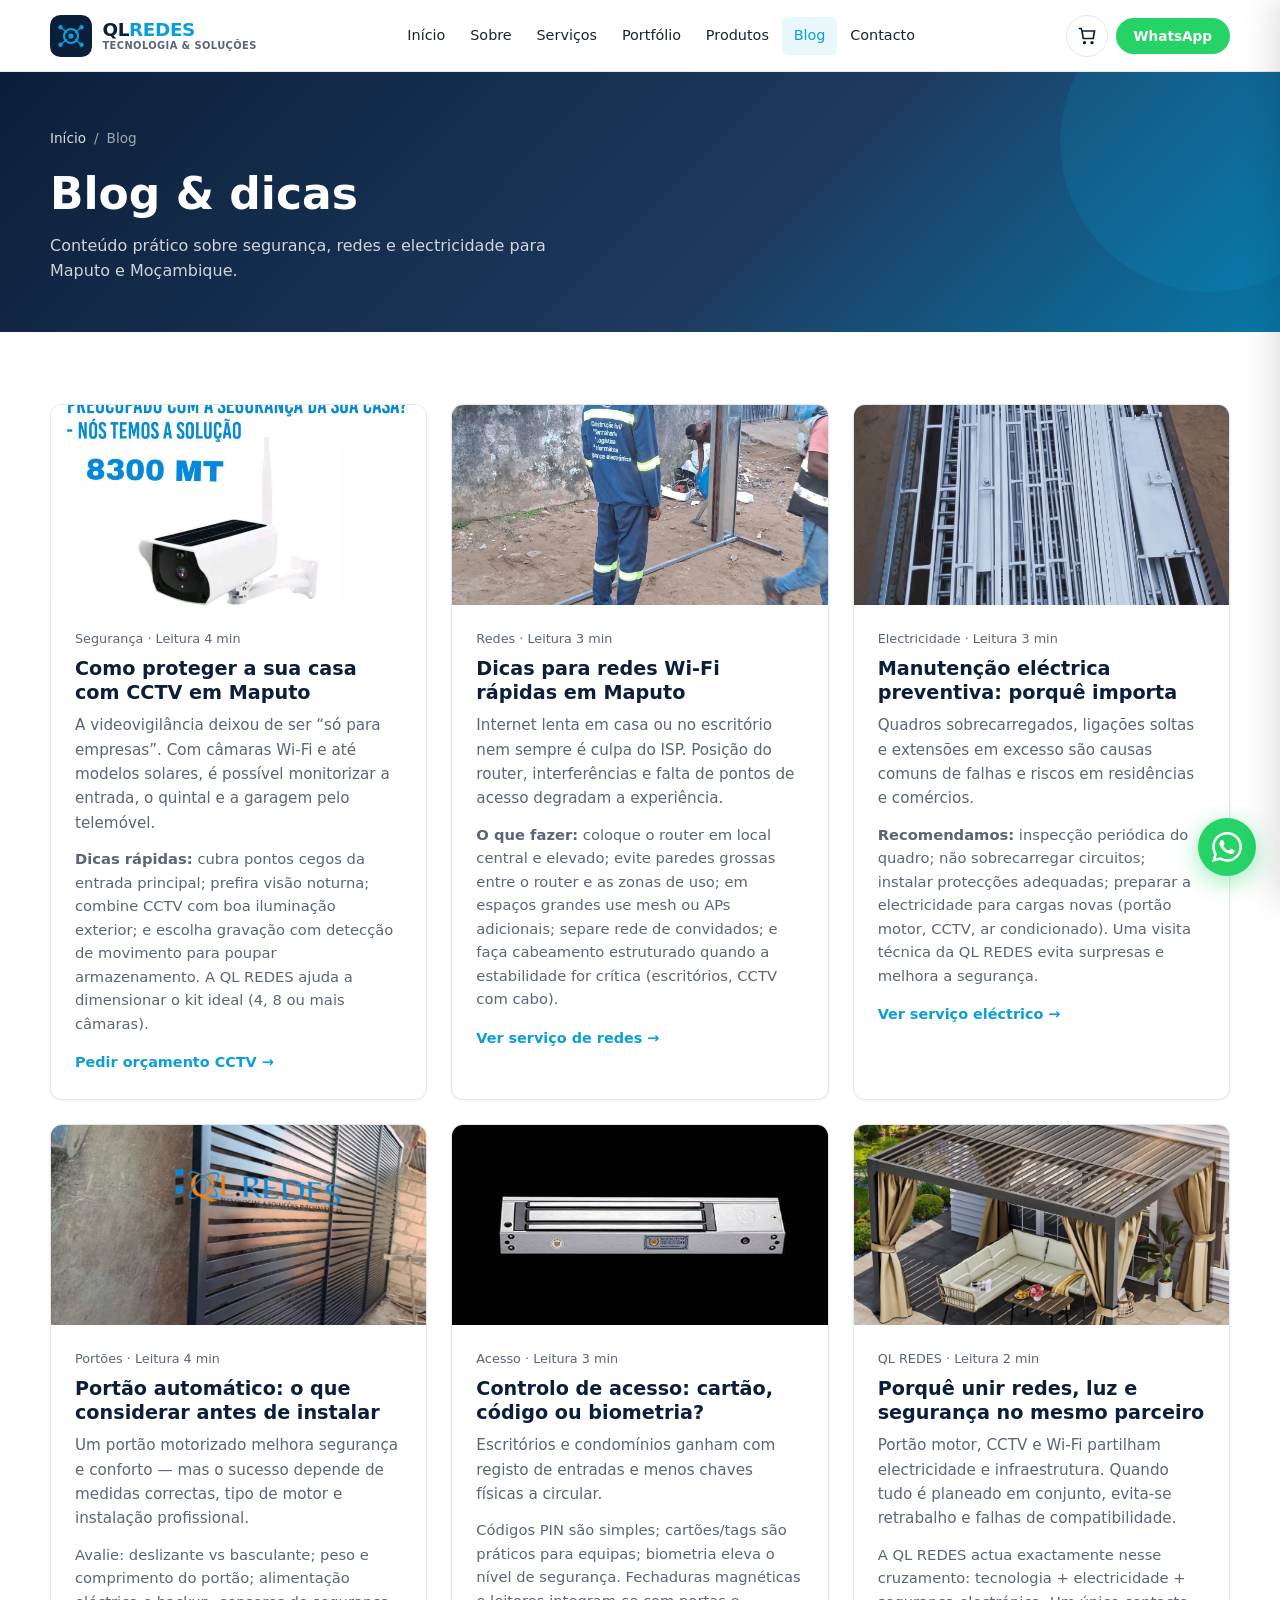
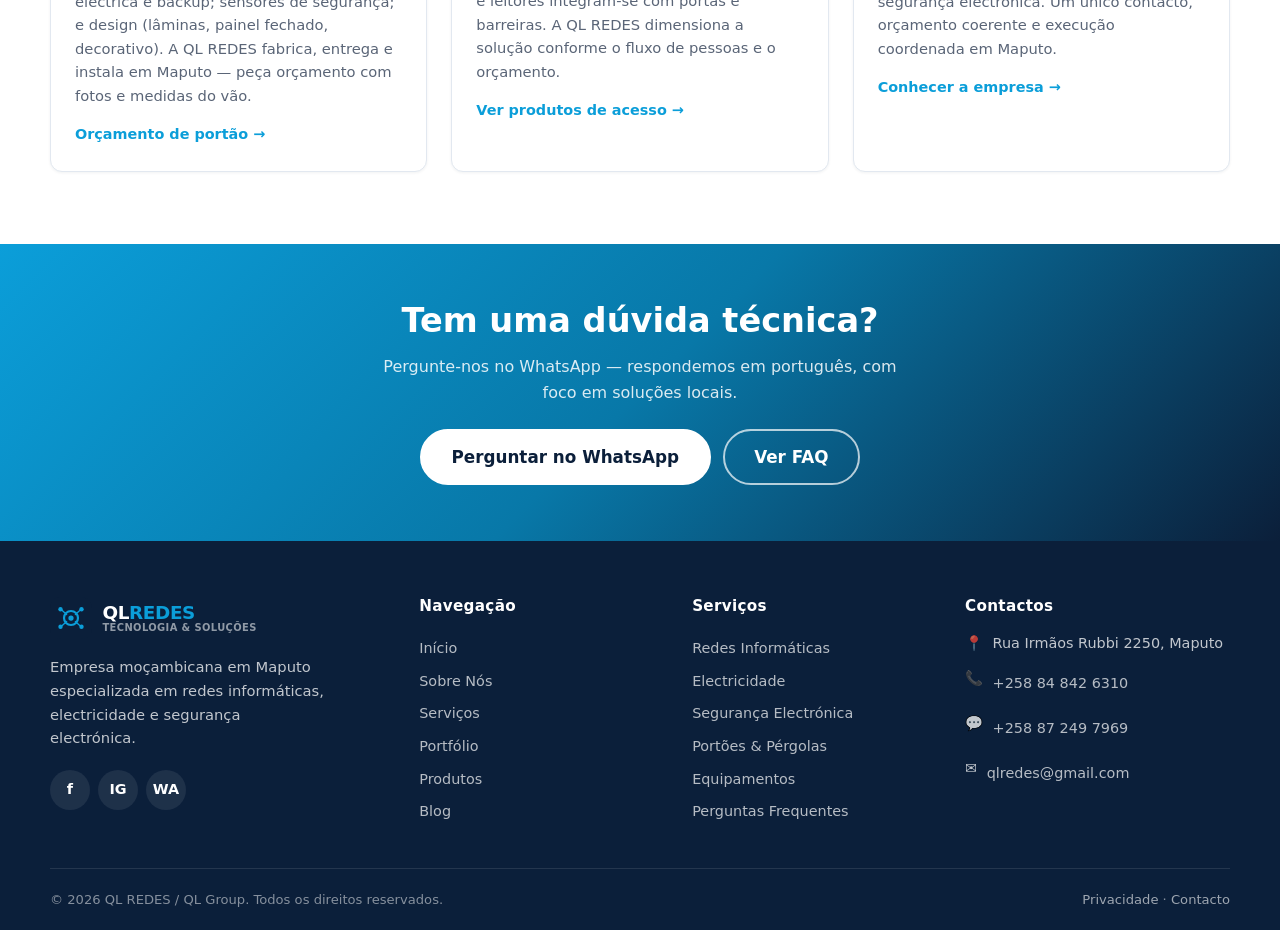
==== blog.html @ 5aaf2980 "Initial commit: QL REDES website with quote cart and portfolio" ====
<!DOCTYPE html>
<html lang="pt">
<head>
  <meta charset="UTF-8">
  <meta name="viewport" content="width=device-width, initial-scale=1.0">
  <title>Blog | Dicas de Segurança, Redes e Electricidade — QL REDES</title>
  <meta name="description" content="Artigos e dicas da QL REDES: CCTV em casa, Wi-Fi em Maputo, manutenção eléctrica e portões automáticos. Conteúdo em português para Moçambique.">
  <meta name="keywords" content="CCTV Maputo, dicas Wi-Fi Maputo, segurança electrónica Moçambique, manutenção eléctrica">
  <link rel="stylesheet" href="assets/css/style.css">
  <link rel="icon" href="data:image/svg+xml,<svg xmlns='http://www.w3.org/2000/svg' viewBox='0 0 48 48'><rect width='48' height='48' rx='12' fill='%230B1F3A'/><circle cx='24' cy='24' r='8' stroke='%230B9ED9' stroke-width='3'/><circle cx='24' cy='24' r='3' fill='%230B9ED9'/></svg>">
</head>
<body>
  <header class="site-header" id="site-header"></header>

  <main>
    <section class="page-hero">
      <div class="container">
        <div class="breadcrumb">
          <a href="index.html">Início</a> <span>/</span> <span>Blog</span>
        </div>
        <h1>Blog &amp; dicas</h1>
        <p>Conteúdo prático sobre segurança, redes e electricidade para Maputo e Moçambique.</p>
      </div>
    </section>

    <section class="section">
      <div class="container">
        <div class="grid-3">
          <article class="card blog-card" id="cctv-casa">
            <div class="card-img">
              <img src="assets/images/440984849_836565345161614_2712887158395915178_n.jpg" alt="CCTV residencial" loading="lazy">
            </div>
            <div class="card-body">
              <div class="blog-meta">Segurança · Leitura 4 min</div>
              <h3>Como proteger a sua casa com CCTV em Maputo</h3>
              <p>
                A videovigilância deixou de ser “só para empresas”. Com câmaras Wi-Fi e até modelos solares,
                é possível monitorizar a entrada, o quintal e a garagem pelo telemóvel.
              </p>
              <p style="color:var(--text-muted);font-size:0.92rem;margin-top:0.75rem">
                <strong>Dicas rápidas:</strong> cubra pontos cegos da entrada principal; prefira visão noturna;
                combine CCTV com boa iluminação exterior; e escolha gravação com detecção de movimento para
                poupar armazenamento. A QL REDES ajuda a dimensionar o kit ideal (4, 8 ou mais câmaras).
              </p>
              <a href="https://wa.me/258848426310?text=Ol%C3%A1!%20Li%20o%20artigo%20sobre%20CCTV%20e%20quero%20or%C3%A7amento." class="card-link" target="_blank" rel="noopener">Pedir orçamento CCTV →</a>
            </div>
          </article>

          <article class="card blog-card" id="wifi-maputo">
            <div class="card-img">
              <img src="assets/images/488415479_17893244067207634_6754080003431670941_n.jpg" alt="Rede Wi-Fi" loading="lazy">
            </div>
            <div class="card-body">
              <div class="blog-meta">Redes · Leitura 3 min</div>
              <h3>Dicas para redes Wi-Fi rápidas em Maputo</h3>
              <p>
                Internet lenta em casa ou no escritório nem sempre é culpa do ISP. Posição do router,
                interferências e falta de pontos de acesso degradam a experiência.
              </p>
              <p style="color:var(--text-muted);font-size:0.92rem;margin-top:0.75rem">
                <strong>O que fazer:</strong> coloque o router em local central e elevado; evite paredes grossas
                entre o router e as zonas de uso; em espaços grandes use mesh ou APs adicionais; separe rede
                de convidados; e faça cabeamento estruturado quando a estabilidade for crítica (escritórios, CCTV com cabo).
              </p>
              <a href="servicos.html#redes" class="card-link">Ver serviço de redes →</a>
            </div>
          </article>

          <article class="card blog-card" id="manutencao-electrica">
            <div class="card-img">
              <img src="assets/images/465740896_17874100107207634_5495886275657190308_n.jpg" alt="Manutenção eléctrica" loading="lazy">
            </div>
            <div class="card-body">
              <div class="blog-meta">Electricidade · Leitura 3 min</div>
              <h3>Manutenção eléctrica preventiva: porquê importa</h3>
              <p>
                Quadros sobrecarregados, ligações soltas e extensões em excesso são causas comuns de
                falhas e riscos em residências e comércios.
              </p>
              <p style="color:var(--text-muted);font-size:0.92rem;margin-top:0.75rem">
                <strong>Recomendamos:</strong> inspecção periódica do quadro; não sobrecarregar circuitos;
                instalar protecções adequadas; preparar a electricidade para cargas novas (portão motor,
                CCTV, ar condicionado). Uma visita técnica da QL REDES evita surpresas e melhora a segurança.
              </p>
              <a href="servicos.html#electricidade" class="card-link">Ver serviço eléctrico →</a>
            </div>
          </article>

          <article class="card blog-card" id="portao-automatico">
            <div class="card-img">
              <img src="assets/images/download%20(1).png" alt="Portão automático" loading="lazy">
            </div>
            <div class="card-body">
              <div class="blog-meta">Portões · Leitura 4 min</div>
              <h3>Portão automático: o que considerar antes de instalar</h3>
              <p>
                Um portão motorizado melhora segurança e conforto — mas o sucesso depende de medidas correctas,
                tipo de motor e instalação profissional.
              </p>
              <p style="color:var(--text-muted);font-size:0.92rem;margin-top:0.75rem">
                Avalie: deslizante vs basculante; peso e comprimento do portão; alimentação eléctrica e backup;
                sensores de segurança; e design (lâminas, painel fechado, decorativo). A QL REDES fabrica,
                entrega e instala em Maputo — peça orçamento com fotos e medidas do vão.
              </p>
              <a href="https://wa.me/258848426310?text=Ol%C3%A1!%20Quero%20or%C3%A7amento%20de%20port%C3%A3o%20autom%C3%A1tico." class="card-link" target="_blank" rel="noopener">Orçamento de portão →</a>
            </div>
          </article>

          <article class="card blog-card" id="controlo-acesso">
            <div class="card-img">
              <img src="assets/images/488255805_1067932538691559_5812239850081575222_n.jpg" alt="Controlo de acesso" loading="lazy">
            </div>
            <div class="card-body">
              <div class="blog-meta">Acesso · Leitura 3 min</div>
              <h3>Controlo de acesso: cartão, código ou biometria?</h3>
              <p>
                Escritórios e condomínios ganham com registo de entradas e menos chaves físicas a circular.
              </p>
              <p style="color:var(--text-muted);font-size:0.92rem;margin-top:0.75rem">
                Códigos PIN são simples; cartões/tags são práticos para equipas; biometria eleva o nível
                de segurança. Fechaduras magnéticas e leitores integram-se com portas e barreiras.
                A QL REDES dimensiona a solução conforme o fluxo de pessoas e o orçamento.
              </p>
              <a href="produtos.html" class="card-link">Ver produtos de acesso →</a>
            </div>
          </article>

          <article class="card blog-card" id="solucoes-integradas">
            <div class="card-img">
              <img src="assets/images/675813361_1370522625099214_4137454648823396842_n.jpg" alt="Soluções integradas" loading="lazy">
            </div>
            <div class="card-body">
              <div class="blog-meta">QL REDES · Leitura 2 min</div>
              <h3>Porquê unir redes, luz e segurança no mesmo parceiro</h3>
              <p>
                Portão motor, CCTV e Wi-Fi partilham electricidade e infraestrutura. Quando tudo é planeado
                em conjunto, evita-se retrabalho e falhas de compatibilidade.
              </p>
              <p style="color:var(--text-muted);font-size:0.92rem;margin-top:0.75rem">
                A QL REDES actua exactamente nesse cruzamento: tecnologia + electricidade + segurança electrónica.
                Um único contacto, orçamento coerente e execução coordenada em Maputo.
              </p>
              <a href="sobre.html" class="card-link">Conhecer a empresa →</a>
            </div>
          </article>
        </div>
      </div>
    </section>

    <section class="cta-band">
      <div class="container">
        <h2>Tem uma dúvida técnica?</h2>
        <p>Pergunte-nos no WhatsApp — respondemos em português, com foco em soluções locais.</p>
        <div class="actions">
          <a href="https://wa.me/258848426310?text=Ol%C3%A1%20QL%20REDES!%20Tenho%20uma%20d%C3%BAvida%20t%C3%A9cnica." class="btn btn-white btn-lg" target="_blank" rel="noopener">Perguntar no WhatsApp</a>
          <a href="faq.html" class="btn btn-outline-white btn-lg">Ver FAQ</a>
        </div>
      </div>
    </section>
  </main>

  <footer class="site-footer" id="site-footer"></footer>
  <script src="assets/js/products.js"></script>
  <script src="assets/js/cart.js"></script>
  <script src="assets/js/main.js"></script>
</body>
</html>
---- assets/css/style.css ----
/* ============================================
   QL REDES — Design System
   Cores: ciano / navy / preto (confiança + tech)
   ============================================ */
:root {
  --primary: #0b9ed9;
  --primary-dark: #0878a8;
  --primary-light: #e8f7fc;
  --navy: #0b1f3a;
  --navy-mid: #152d4a;
  --navy-soft: #1e3a5f;
  --accent: #f0a020;
  --text: #1a2332;
  --text-muted: #5a6577;
  --bg: #ffffff;
  --bg-soft: #f5f8fb;
  --bg-dark: #0b1f3a;
  --border: #e2e8f0;
  --success: #10b981;
  --danger: #ef4444;
  --whatsapp: #25d366;
  --shadow-sm: 0 1px 3px rgba(11, 31, 58, 0.06);
  --shadow: 0 4px 20px rgba(11, 31, 58, 0.08);
  --shadow-lg: 0 12px 40px rgba(11, 31, 58, 0.12);
  --radius: 12px;
  --radius-sm: 8px;
  --radius-lg: 20px;
  --font: "Segoe UI", system-ui, -apple-system, BlinkMacSystemFont, "Helvetica Neue", Arial, sans-serif;
  --max: 1180px;
  --header-h: 72px;
  --transition: 0.25s ease;
}

*, *::before, *::after { box-sizing: border-box; margin: 0; padding: 0; }

html { scroll-behavior: smooth; }

body {
  font-family: var(--font);
  color: var(--text);
  background: var(--bg);
  line-height: 1.6;
  overflow-x: hidden;
}

img { max-width: 100%; height: auto; display: block; }
a { color: var(--primary); text-decoration: none; transition: color var(--transition); }
a:hover { color: var(--primary-dark); }
ul { list-style: none; }
button, input, select, textarea { font-family: inherit; font-size: 1rem; }

.container { width: min(100% - 2rem, var(--max)); margin-inline: auto; }

/* ========== Typography ========== */
h1, h2, h3, h4 { color: var(--navy); line-height: 1.25; font-weight: 700; }
h1 { font-size: clamp(1.85rem, 4vw, 2.75rem); }
h2 { font-size: clamp(1.5rem, 3vw, 2.1rem); }
h3 { font-size: 1.2rem; }
.lead { font-size: 1.1rem; color: var(--text-muted); max-width: 640px; }
.section-label {
  display: inline-block;
  font-size: 0.8rem;
  font-weight: 700;
  letter-spacing: 0.08em;
  text-transform: uppercase;
  color: var(--primary);
  margin-bottom: 0.5rem;
}
.section-head { text-align: center; margin-bottom: 2.5rem; }
.section-head .lead { margin-inline: auto; }

/* ========== Buttons ========== */
.btn {
  display: inline-flex;
  align-items: center;
  justify-content: center;
  gap: 0.5rem;
  padding: 0.8rem 1.5rem;
  border-radius: 50px;
  font-weight: 600;
  font-size: 0.95rem;
  border: 2px solid transparent;
  cursor: pointer;
  transition: all var(--transition);
  text-align: center;
  white-space: nowrap;
  line-height: 1.2;
}
.btn-primary {
  background: var(--primary);
  color: #fff;
  border-color: var(--primary);
}
.btn-primary:hover {
  background: var(--primary-dark);
  border-color: var(--primary-dark);
  color: #fff;
  transform: translateY(-1px);
  box-shadow: 0 6px 20px rgba(11, 158, 217, 0.35);
}
.btn-outline {
  background: transparent;
  color: var(--navy);
  border-color: var(--navy);
}
.btn-outline:hover {
  background: var(--navy);
  color: #fff;
}
.btn-white {
  background: #fff;
  color: var(--navy);
  border-color: #fff;
}
.btn-white:hover {
  background: var(--primary-light);
  color: var(--primary-dark);
}
.btn-outline-white {
  background: transparent;
  color: #fff;
  border-color: rgba(255,255,255,0.7);
}
.btn-outline-white:hover {
  background: #fff;
  color: var(--navy);
  border-color: #fff;
}
.btn-whatsapp {
  background: var(--whatsapp);
  color: #fff;
  border-color: var(--whatsapp);
}
.btn-whatsapp:hover {
  background: #1ebe57;
  border-color: #1ebe57;
  color: #fff;
  transform: translateY(-1px);
}
.btn-sm { padding: 0.5rem 1rem; font-size: 0.85rem; }
.btn-lg { padding: 1rem 1.85rem; font-size: 1.05rem; }
.btn-block { width: 100%; }
.btn-icon {
  width: 42px;
  height: 42px;
  padding: 0;
  border-radius: 50%;
}

/* ========== Header ========== */
.site-header {
  position: sticky;
  top: 0;
  z-index: 1000;
  background: rgba(255, 255, 255, 0.95);
  backdrop-filter: blur(12px);
  border-bottom: 1px solid var(--border);
  height: var(--header-h);
}
.header-inner {
  display: flex;
  align-items: center;
  justify-content: space-between;
  height: var(--header-h);
  gap: 1rem;
}
.logo {
  display: flex;
  align-items: center;
  gap: 0.65rem;
  color: var(--navy);
  flex-shrink: 0;
}
.logo:hover { color: var(--navy); }
.logo-mark {
  width: 42px;
  height: 42px;
  flex-shrink: 0;
}
.logo-text { display: flex; flex-direction: column; line-height: 1.1; }
.logo-text strong {
  font-size: 1.15rem;
  font-weight: 800;
  letter-spacing: -0.02em;
}
.logo-text strong span { color: var(--primary); }
.logo-text small {
  font-size: 0.62rem;
  font-weight: 600;
  color: var(--text-muted);
  letter-spacing: 0.04em;
  text-transform: uppercase;
}
.nav-desktop {
  display: none;
  align-items: center;
  gap: 0.15rem;
}
.nav-desktop a {
  color: var(--text);
  font-weight: 500;
  font-size: 0.9rem;
  padding: 0.45rem 0.7rem;
  border-radius: 6px;
}
.nav-desktop a:hover,
.nav-desktop a.active {
  color: var(--primary);
  background: var(--primary-light);
}
.header-actions {
  display: flex;
  align-items: center;
  gap: 0.5rem;
}
.cart-btn {
  position: relative;
  display: flex;
  align-items: center;
  justify-content: center;
  width: 42px;
  height: 42px;
  border-radius: 50%;
  border: 1px solid var(--border);
  background: var(--bg);
  color: var(--navy);
  cursor: pointer;
  transition: all var(--transition);
}
.cart-btn:hover { border-color: var(--primary); color: var(--primary); }
.cart-count {
  position: absolute;
  top: -4px;
  right: -4px;
  min-width: 18px;
  height: 18px;
  padding: 0 4px;
  border-radius: 50px;
  background: var(--primary);
  color: #fff;
  font-size: 0.68rem;
  font-weight: 700;
  display: flex;
  align-items: center;
  justify-content: center;
}
.cart-count:empty,
.cart-count[data-count="0"] { display: none; }
.menu-toggle {
  display: flex;
  flex-direction: column;
  justify-content: center;
  gap: 5px;
  width: 42px;
  height: 42px;
  border: 1px solid var(--border);
  border-radius: 50%;
  background: var(--bg);
  cursor: pointer;
  padding: 10px;
}
.menu-toggle span {
  display: block;
  height: 2px;
  background: var(--navy);
  border-radius: 2px;
  transition: var(--transition);
}
.menu-toggle[aria-expanded="true"] span:nth-child(1) {
  transform: translateY(7px) rotate(45deg);
}
.menu-toggle[aria-expanded="true"] span:nth-child(2) { opacity: 0; }
.menu-toggle[aria-expanded="true"] span:nth-child(3) {
  transform: translateY(-7px) rotate(-45deg);
}

/* Mobile nav */
.nav-mobile {
  display: none;
  position: fixed;
  inset: var(--header-h) 0 0 0;
  background: #fff;
  z-index: 999;
  padding: 1.5rem;
  overflow-y: auto;
  flex-direction: column;
  gap: 0.25rem;
}
.nav-mobile.open { display: flex; }
.nav-mobile a {
  color: var(--navy);
  font-weight: 600;
  font-size: 1.1rem;
  padding: 0.85rem 1rem;
  border-radius: var(--radius-sm);
  border-bottom: 1px solid var(--border);
}
.nav-mobile a:hover,
.nav-mobile a.active {
  background: var(--primary-light);
  color: var(--primary);
}
.nav-mobile .btn { margin-top: 1rem; }

@media (min-width: 960px) {
  .nav-desktop { display: flex; }
  .menu-toggle { display: none; }
  .header-actions .btn-cta-desktop { display: inline-flex; }
}
@media (max-width: 959px) {
  .header-actions .btn-cta-desktop { display: none; }
}

/* ========== Hero ========== */
.hero {
  position: relative;
  min-height: min(88vh, 720px);
  display: flex;
  align-items: center;
  background: var(--navy);
  color: #fff;
  overflow: hidden;
}
.hero-bg {
  position: absolute;
  inset: 0;
  background-size: cover;
  background-position: center;
  opacity: 0.35;
}
.hero-overlay {
  position: absolute;
  inset: 0;
  background: linear-gradient(120deg, rgba(11,31,58,0.95) 0%, rgba(11,31,58,0.75) 50%, rgba(11,158,217,0.35) 100%);
}
.hero-content {
  position: relative;
  z-index: 2;
  padding: 4rem 0;
  max-width: 680px;
}
.hero-badge {
  display: inline-flex;
  align-items: center;
  gap: 0.4rem;
  background: rgba(11, 158, 217, 0.2);
  border: 1px solid rgba(11, 158, 217, 0.4);
  color: #7dd3f0;
  padding: 0.35rem 0.9rem;
  border-radius: 50px;
  font-size: 0.8rem;
  font-weight: 600;
  margin-bottom: 1.25rem;
}
.hero h1 { color: #fff; margin-bottom: 1rem; }
.hero h1 em {
  font-style: normal;
  color: var(--primary);
}
.hero p {
  color: rgba(255,255,255,0.85);
  font-size: 1.1rem;
  margin-bottom: 1.75rem;
  max-width: 540px;
}
.hero-actions {
  display: flex;
  flex-wrap: wrap;
  gap: 0.75rem;
  margin-bottom: 2.5rem;
}
.hero-stats {
  display: flex;
  flex-wrap: wrap;
  gap: 2rem;
  padding-top: 1.5rem;
  border-top: 1px solid rgba(255,255,255,0.15);
}
.hero-stats div strong {
  display: block;
  font-size: 1.6rem;
  color: var(--primary);
  font-weight: 800;
}
.hero-stats div span {
  font-size: 0.85rem;
  color: rgba(255,255,255,0.7);
}

/* ========== Page Hero (inner) ========== */
.page-hero {
  background: linear-gradient(135deg, var(--navy) 0%, var(--navy-soft) 60%, var(--primary-dark) 100%);
  color: #fff;
  padding: 3.5rem 0 3rem;
  position: relative;
  overflow: hidden;
}
.page-hero::after {
  content: "";
  position: absolute;
  right: -80px;
  top: -80px;
  width: 300px;
  height: 300px;
  border-radius: 50%;
  background: rgba(11, 158, 217, 0.15);
}
.page-hero h1 { color: #fff; margin-bottom: 0.75rem; }
.page-hero p { color: rgba(255,255,255,0.8); max-width: 560px; }
.breadcrumb {
  display: flex;
  gap: 0.5rem;
  font-size: 0.85rem;
  margin-bottom: 1rem;
  color: rgba(255,255,255,0.6);
}
.breadcrumb a { color: rgba(255,255,255,0.85); }
.breadcrumb a:hover { color: #fff; }

/* ========== Sections ========== */
.section { padding: 4.5rem 0; }
.section-soft { background: var(--bg-soft); }
.section-dark {
  background: var(--navy);
  color: #fff;
}
.section-dark h2,
.section-dark h3 { color: #fff; }
.section-dark .lead { color: rgba(255,255,255,0.75); }
.section-dark .section-label { color: var(--primary); }

/* ========== Cards ========== */
.grid-2 { display: grid; gap: 1.5rem; }
.grid-3 { display: grid; gap: 1.5rem; }
.grid-4 { display: grid; gap: 1.25rem; }
@media (min-width: 640px) {
  .grid-2 { grid-template-columns: repeat(2, 1fr); }
  .grid-4 { grid-template-columns: repeat(2, 1fr); }
}
@media (min-width: 900px) {
  .grid-3 { grid-template-columns: repeat(3, 1fr); }
  .grid-4 { grid-template-columns: repeat(4, 1fr); }
}

.card {
  background: #fff;
  border-radius: var(--radius);
  border: 1px solid var(--border);
  box-shadow: var(--shadow-sm);
  overflow: hidden;
  transition: all var(--transition);
}
.card:hover {
  box-shadow: var(--shadow);
  transform: translateY(-3px);
  border-color: rgba(11, 158, 217, 0.3);
}
.card-body { padding: 1.5rem; }
.card-icon {
  width: 56px;
  height: 56px;
  border-radius: 14px;
  background: var(--primary-light);
  color: var(--primary);
  display: flex;
  align-items: center;
  justify-content: center;
  margin-bottom: 1rem;
  font-size: 1.5rem;
}
.card h3 { margin-bottom: 0.5rem; }
.card p { color: var(--text-muted); font-size: 0.95rem; }
.card-link {
  display: inline-flex;
  align-items: center;
  gap: 0.35rem;
  margin-top: 1rem;
  font-weight: 600;
  font-size: 0.9rem;
}

/* Service cards with image */
.service-card .card-img {
  height: 180px;
  overflow: hidden;
}
.service-card .card-img img {
  width: 100%;
  height: 100%;
  object-fit: cover;
  transition: transform 0.4s ease;
}
.service-card:hover .card-img img { transform: scale(1.05); }

/* ========== Why us ========== */
.why-grid {
  display: grid;
  gap: 2rem;
  align-items: center;
}
@media (min-width: 900px) {
  .why-grid { grid-template-columns: 1fr 1fr; gap: 3rem; }
}
.feature-list { display: flex; flex-direction: column; gap: 1.25rem; }
.feature-item {
  display: flex;
  gap: 1rem;
  align-items: flex-start;
}
.feature-item .fi {
  width: 44px;
  height: 44px;
  border-radius: 12px;
  background: var(--primary-light);
  color: var(--primary);
  display: flex;
  align-items: center;
  justify-content: center;
  flex-shrink: 0;
  font-size: 1.2rem;
}
.feature-item h4 { margin-bottom: 0.2rem; font-size: 1.05rem; }
.feature-item p { color: var(--text-muted); font-size: 0.92rem; }
.why-visual {
  position: relative;
  border-radius: var(--radius-lg);
  overflow: hidden;
  box-shadow: var(--shadow-lg);
  min-height: 320px;
}
.why-visual img {
  width: 100%;
  height: 100%;
  object-fit: cover;
  min-height: 320px;
}
.why-badge {
  position: absolute;
  bottom: 1.25rem;
  left: 1.25rem;
  background: #fff;
  padding: 1rem 1.25rem;
  border-radius: var(--radius);
  box-shadow: var(--shadow);
}
.why-badge strong {
  display: block;
  font-size: 1.5rem;
  color: var(--primary);
}
.why-badge span { font-size: 0.85rem; color: var(--text-muted); }

/* ========== Portfolio gallery ========== */
.gallery-filters {
  display: flex;
  flex-wrap: wrap;
  gap: 0.5rem;
  justify-content: center;
  margin-bottom: 2rem;
}
.filter-btn {
  padding: 0.45rem 1.1rem;
  border-radius: 50px;
  border: 1px solid var(--border);
  background: #fff;
  color: var(--text-muted);
  font-weight: 600;
  font-size: 0.85rem;
  cursor: pointer;
  transition: var(--transition);
}
.filter-btn:hover,
.filter-btn.active {
  background: var(--primary);
  border-color: var(--primary);
  color: #fff;
}
.gallery-grid {
  display: grid;
  grid-template-columns: repeat(auto-fill, minmax(260px, 1fr));
  gap: 1rem;
}
.gallery-item {
  position: relative;
  border-radius: var(--radius);
  overflow: hidden;
  aspect-ratio: 4/3;
  cursor: pointer;
  background: var(--bg-soft);
}
.gallery-item img {
  width: 100%;
  height: 100%;
  object-fit: cover;
  transition: transform 0.4s ease;
}
.gallery-item:hover img { transform: scale(1.06); }
.gallery-item .overlay {
  position: absolute;
  inset: 0;
  background: linear-gradient(transparent 50%, rgba(11,31,58,0.85));
  display: flex;
  align-items: flex-end;
  padding: 1rem;
  opacity: 0;
  transition: opacity var(--transition);
}
.gallery-item:hover .overlay { opacity: 1; }
.gallery-item .overlay span {
  color: #fff;
  font-weight: 600;
  font-size: 0.9rem;
}
.gallery-item.hidden { display: none; }

/* Lightbox */
.lightbox {
  display: none;
  position: fixed;
  inset: 0;
  z-index: 2000;
  background: rgba(0,0,0,0.92);
  align-items: center;
  justify-content: center;
  padding: 1rem;
}
.lightbox.open { display: flex; }
.lightbox img {
  max-width: min(95vw, 1000px);
  max-height: 85vh;
  border-radius: var(--radius-sm);
  object-fit: contain;
}
.lightbox-close {
  position: absolute;
  top: 1rem;
  right: 1rem;
  width: 44px;
  height: 44px;
  border-radius: 50%;
  border: none;
  background: rgba(255,255,255,0.15);
  color: #fff;
  font-size: 1.5rem;
  cursor: pointer;
}

/* ========== Products ========== */
.product-toolbar {
  display: flex;
  flex-wrap: wrap;
  gap: 1rem;
  justify-content: space-between;
  align-items: center;
  margin-bottom: 2rem;
}
.product-search {
  flex: 1;
  min-width: 200px;
  max-width: 360px;
  position: relative;
}
.product-search input {
  width: 100%;
  padding: 0.75rem 1rem 0.75rem 2.5rem;
  border: 1px solid var(--border);
  border-radius: 50px;
  background: #fff;
  outline: none;
  transition: border var(--transition);
}
.product-search input:focus { border-color: var(--primary); }
.product-search::before {
  content: "⌕";
  position: absolute;
  left: 1rem;
  top: 50%;
  transform: translateY(-50%);
  color: var(--text-muted);
  font-size: 1.1rem;
}
.product-cats {
  display: flex;
  flex-wrap: wrap;
  gap: 0.4rem;
}
.product-grid {
  display: grid;
  grid-template-columns: repeat(auto-fill, minmax(260px, 1fr));
  gap: 1.5rem;
}
.product-card {
  background: #fff;
  border: 1px solid var(--border);
  border-radius: var(--radius);
  overflow: hidden;
  display: flex;
  flex-direction: column;
  transition: all var(--transition);
}
.product-card:hover {
  box-shadow: var(--shadow);
  transform: translateY(-3px);
}
.product-card .img-wrap {
  height: 200px;
  background: var(--bg-soft);
  position: relative;
  overflow: hidden;
}
.product-card .img-wrap img {
  width: 100%;
  height: 100%;
  object-fit: cover;
}
.product-card .cat-tag {
  position: absolute;
  top: 0.75rem;
  left: 0.75rem;
  background: rgba(255,255,255,0.95);
  color: var(--navy);
  font-size: 0.7rem;
  font-weight: 700;
  padding: 0.25rem 0.6rem;
  border-radius: 50px;
  text-transform: uppercase;
  letter-spacing: 0.03em;
}
.product-card .body {
  padding: 1.25rem;
  display: flex;
  flex-direction: column;
  flex: 1;
}
.product-card h3 {
  font-size: 1.05rem;
  margin-bottom: 0.4rem;
}
.product-card .desc {
  color: var(--text-muted);
  font-size: 0.88rem;
  margin-bottom: 1rem;
  flex: 1;
  display: -webkit-box;
  -webkit-line-clamp: 3;
  -webkit-box-orient: vertical;
  overflow: hidden;
}
.product-card .meta {
  display: flex;
  justify-content: space-between;
  align-items: center;
  gap: 0.5rem;
  margin-bottom: 0.85rem;
}
.product-card .price {
  font-weight: 800;
  color: var(--primary);
  font-size: 1.05rem;
}
.product-card .price small {
  font-weight: 500;
  font-size: 0.75rem;
  color: var(--text-muted);
  display: block;
}
.quote-note {
  background: var(--primary-light);
  border: 1px solid rgba(11, 158, 217, 0.25);
  border-radius: var(--radius);
  padding: 1rem 1.25rem;
  display: flex;
  gap: 0.75rem;
  align-items: flex-start;
  margin-bottom: 2rem;
  font-size: 0.92rem;
  color: var(--navy);
}
.quote-note strong { color: var(--primary-dark); }

/* ========== Cart drawer ========== */
.cart-overlay {
  display: none;
  position: fixed;
  inset: 0;
  background: rgba(0,0,0,0.45);
  z-index: 1500;
}
.cart-overlay.open { display: block; }
.cart-drawer {
  position: fixed;
  top: 0;
  right: 0;
  width: min(100%, 400px);
  height: 100%;
  background: #fff;
  z-index: 1501;
  transform: translateX(100%);
  transition: transform 0.3s ease;
  display: flex;
  flex-direction: column;
  box-shadow: -8px 0 30px rgba(0,0,0,0.12);
}
.cart-drawer.open { transform: translateX(0); }
.cart-header {
  display: flex;
  justify-content: space-between;
  align-items: center;
  padding: 1.25rem 1.5rem;
  border-bottom: 1px solid var(--border);
}
.cart-header h3 { font-size: 1.15rem; }
.cart-close {
  width: 36px;
  height: 36px;
  border: none;
  background: var(--bg-soft);
  border-radius: 50%;
  cursor: pointer;
  font-size: 1.2rem;
  color: var(--navy);
}
.cart-body {
  flex: 1;
  overflow-y: auto;
  padding: 1rem 1.5rem;
}
.cart-empty {
  text-align: center;
  padding: 3rem 1rem;
  color: var(--text-muted);
}
.cart-item {
  display: flex;
  gap: 0.85rem;
  padding: 1rem 0;
  border-bottom: 1px solid var(--border);
}
.cart-item img {
  width: 64px;
  height: 64px;
  object-fit: cover;
  border-radius: var(--radius-sm);
  background: var(--bg-soft);
}
.cart-item-info { flex: 1; min-width: 0; }
.cart-item-info h4 {
  font-size: 0.92rem;
  margin-bottom: 0.2rem;
  white-space: nowrap;
  overflow: hidden;
  text-overflow: ellipsis;
}
.cart-item-info .price { font-size: 0.85rem; color: var(--primary); font-weight: 600; }
.cart-qty {
  display: flex;
  align-items: center;
  gap: 0.4rem;
  margin-top: 0.4rem;
}
.cart-qty button {
  width: 28px;
  height: 28px;
  border: 1px solid var(--border);
  background: #fff;
  border-radius: 6px;
  cursor: pointer;
  font-weight: 700;
}
.cart-qty span { font-size: 0.9rem; min-width: 1.2rem; text-align: center; }
.cart-item-remove {
  border: none;
  background: none;
  color: var(--danger);
  cursor: pointer;
  font-size: 0.8rem;
  align-self: flex-start;
}
.cart-footer {
  padding: 1.25rem 1.5rem;
  border-top: 1px solid var(--border);
  background: var(--bg-soft);
}
.cart-footer .hint {
  font-size: 0.82rem;
  color: var(--text-muted);
  margin-bottom: 1rem;
  text-align: center;
}
.cart-footer .btn { margin-bottom: 0.5rem; }

/* ========== Testimonials ========== */
.testimonial {
  background: #fff;
  border-radius: var(--radius);
  padding: 1.75rem;
  border: 1px solid var(--border);
  box-shadow: var(--shadow-sm);
}
.testimonial .stars { color: var(--accent); margin-bottom: 0.75rem; letter-spacing: 2px; }
.testimonial p {
  color: var(--text-muted);
  font-style: italic;
  margin-bottom: 1.25rem;
  font-size: 0.95rem;
}
.testimonial .author {
  display: flex;
  align-items: center;
  gap: 0.75rem;
}
.testimonial .avatar {
  width: 44px;
  height: 44px;
  border-radius: 50%;
  background: var(--primary-light);
  color: var(--primary);
  display: flex;
  align-items: center;
  justify-content: center;
  font-weight: 800;
}
.testimonial .author strong { display: block; font-size: 0.95rem; color: var(--navy); }
.testimonial .author span { font-size: 0.8rem; color: var(--text-muted); }

/* ========== CTA band ========== */
.cta-band {
  background: linear-gradient(135deg, var(--primary) 0%, var(--primary-dark) 50%, var(--navy) 100%);
  color: #fff;
  padding: 3.5rem 0;
  text-align: center;
}
.cta-band h2 { color: #fff; margin-bottom: 0.75rem; }
.cta-band p {
  color: rgba(255,255,255,0.85);
  max-width: 520px;
  margin: 0 auto 1.5rem;
}
.cta-band .actions {
  display: flex;
  flex-wrap: wrap;
  gap: 0.75rem;
  justify-content: center;
}

/* ========== About ========== */
.about-grid {
  display: grid;
  gap: 2.5rem;
  align-items: center;
}
@media (min-width: 900px) {
  .about-grid { grid-template-columns: 1fr 1fr; gap: 3.5rem; }
}
.about-img {
  border-radius: var(--radius-lg);
  overflow: hidden;
  box-shadow: var(--shadow-lg);
}
.about-img img {
  width: 100%;
  height: 100%;
  object-fit: cover;
  min-height: 360px;
}
.values-grid .card {
  text-align: center;
  padding: 2rem 1.5rem;
}
.values-grid .card-icon { margin-inline: auto; }

/* ========== Forms ========== */
.contact-grid {
  display: grid;
  gap: 2.5rem;
}
@media (min-width: 900px) {
  .contact-grid { grid-template-columns: 1fr 1.2fr; }
}
.contact-info-card {
  background: var(--navy);
  color: #fff;
  border-radius: var(--radius-lg);
  padding: 2rem;
}
.contact-info-card h3 { color: #fff; margin-bottom: 0.5rem; }
.contact-info-card > p { color: rgba(255,255,255,0.7); margin-bottom: 1.75rem; }
.contact-row {
  display: flex;
  gap: 1rem;
  margin-bottom: 1.25rem;
  align-items: flex-start;
}
.contact-row .icon {
  width: 44px;
  height: 44px;
  border-radius: 12px;
  background: rgba(11, 158, 217, 0.2);
  color: var(--primary);
  display: flex;
  align-items: center;
  justify-content: center;
  flex-shrink: 0;
  font-size: 1.15rem;
}
.contact-row strong { display: block; color: #fff; font-size: 0.9rem; margin-bottom: 0.15rem; }
.contact-row a, .contact-row span {
  color: rgba(255,255,255,0.75);
  font-size: 0.92rem;
}
.contact-row a:hover { color: var(--primary); }
.form-card {
  background: #fff;
  border: 1px solid var(--border);
  border-radius: var(--radius-lg);
  padding: 2rem;
  box-shadow: var(--shadow-sm);
}
.form-group { margin-bottom: 1.15rem; }
.form-group label {
  display: block;
  font-weight: 600;
  font-size: 0.88rem;
  margin-bottom: 0.4rem;
  color: var(--navy);
}
.form-group input,
.form-group select,
.form-group textarea {
  width: 100%;
  padding: 0.75rem 1rem;
  border: 1px solid var(--border);
  border-radius: var(--radius-sm);
  background: var(--bg-soft);
  color: var(--text);
  outline: none;
  transition: border var(--transition), box-shadow var(--transition);
}
.form-group input:focus,
.form-group select:focus,
.form-group textarea:focus {
  border-color: var(--primary);
  box-shadow: 0 0 0 3px rgba(11, 158, 217, 0.15);
  background: #fff;
}
.form-group textarea { min-height: 120px; resize: vertical; }
.form-row {
  display: grid;
  gap: 1rem;
}
@media (min-width: 560px) {
  .form-row { grid-template-columns: 1fr 1fr; }
}
.map-wrap {
  border-radius: var(--radius-lg);
  overflow: hidden;
  border: 1px solid var(--border);
  margin-top: 2.5rem;
  height: 360px;
}
.map-wrap iframe {
  width: 100%;
  height: 100%;
  border: 0;
}

/* ========== Blog ========== */
.blog-card .card-img {
  height: 200px;
  overflow: hidden;
}
.blog-card .card-img img {
  width: 100%;
  height: 100%;
  object-fit: cover;
}
.blog-meta {
  font-size: 0.8rem;
  color: var(--text-muted);
  margin-bottom: 0.5rem;
}

/* ========== FAQ ========== */
.faq-list { max-width: 760px; margin-inline: auto; }
.faq-item {
  border: 1px solid var(--border);
  border-radius: var(--radius);
  margin-bottom: 0.75rem;
  background: #fff;
  overflow: hidden;
}
.faq-item summary {
  padding: 1.15rem 1.35rem;
  font-weight: 600;
  color: var(--navy);
  cursor: pointer;
  list-style: none;
  display: flex;
  justify-content: space-between;
  align-items: center;
  gap: 1rem;
}
.faq-item summary::-webkit-details-marker { display: none; }
.faq-item summary::after {
  content: "+";
  font-size: 1.3rem;
  color: var(--primary);
  font-weight: 400;
  flex-shrink: 0;
}
.faq-item[open] summary::after { content: "−"; }
.faq-item .answer {
  padding: 0 1.35rem 1.25rem;
  color: var(--text-muted);
  font-size: 0.95rem;
}

/* ========== Footer ========== */
.site-footer {
  background: var(--navy);
  color: rgba(255,255,255,0.75);
  padding: 3.5rem 0 0;
}
.footer-grid {
  display: grid;
  gap: 2rem;
  padding-bottom: 2.5rem;
}
@media (min-width: 640px) {
  .footer-grid { grid-template-columns: repeat(2, 1fr); }
}
@media (min-width: 900px) {
  .footer-grid { grid-template-columns: 1.4fr 1fr 1fr 1.1fr; }
}
.footer-brand .logo { margin-bottom: 1rem; }
.footer-brand .logo-text strong { color: #fff; }
.footer-brand .logo-text small { color: rgba(255,255,255,0.55); }
.footer-brand p {
  font-size: 0.92rem;
  margin-bottom: 1.25rem;
  max-width: 280px;
}
.footer-social {
  display: flex;
  gap: 0.5rem;
}
.footer-social a {
  width: 40px;
  height: 40px;
  border-radius: 50%;
  background: rgba(255,255,255,0.08);
  color: #fff;
  display: flex;
  align-items: center;
  justify-content: center;
  font-size: 0.9rem;
  font-weight: 700;
}
.footer-social a:hover { background: var(--primary); color: #fff; }
.footer-col h4 {
  color: #fff;
  font-size: 0.95rem;
  margin-bottom: 1rem;
  letter-spacing: 0.02em;
}
.footer-col a {
  display: block;
  color: rgba(255,255,255,0.7);
  font-size: 0.9rem;
  padding: 0.3rem 0;
}
.footer-col a:hover { color: var(--primary); }
.footer-col .f-contact {
  display: flex;
  gap: 0.6rem;
  margin-bottom: 0.75rem;
  font-size: 0.9rem;
  align-items: flex-start;
}
.footer-bottom {
  border-top: 1px solid rgba(255,255,255,0.1);
  padding: 1.25rem 0;
  display: flex;
  flex-wrap: wrap;
  gap: 0.75rem;
  justify-content: space-between;
  font-size: 0.82rem;
  color: rgba(255,255,255,0.5);
}
.footer-bottom a { color: rgba(255,255,255,0.6); }
.footer-bottom a:hover { color: var(--primary); }

/* ========== Floating WhatsApp ========== */
.fab-whatsapp {
  position: fixed;
  bottom: 1.5rem;
  right: 1.5rem;
  z-index: 900;
  width: 58px;
  height: 58px;
  border-radius: 50%;
  background: var(--whatsapp);
  color: #fff;
  display: flex;
  align-items: center;
  justify-content: center;
  box-shadow: 0 6px 24px rgba(37, 211, 102, 0.45);
  transition: transform var(--transition);
  font-size: 1.7rem;
}
.fab-whatsapp:hover {
  transform: scale(1.08);
  color: #fff;
}
.fab-whatsapp svg { width: 30px; height: 30px; fill: currentColor; }

/* ========== Toast ========== */
.toast {
  position: fixed;
  bottom: 5.5rem;
  right: 1.5rem;
  z-index: 1600;
  background: var(--navy);
  color: #fff;
  padding: 0.85rem 1.25rem;
  border-radius: var(--radius-sm);
  box-shadow: var(--shadow-lg);
  font-size: 0.9rem;
  font-weight: 500;
  transform: translateY(20px);
  opacity: 0;
  pointer-events: none;
  transition: all 0.3s ease;
  max-width: 300px;
}
.toast.show {
  transform: translateY(0);
  opacity: 1;
}

/* ========== Utils ========== */
.text-center { text-align: center; }
.mt-1 { margin-top: 0.5rem; }
.mt-2 { margin-top: 1rem; }
.mt-3 { margin-top: 1.5rem; }
.mb-2 { margin-bottom: 1rem; }
.mb-3 { margin-bottom: 1.5rem; }
.hidden { display: none !important; }
.sr-only {
  position: absolute;
  width: 1px;
  height: 1px;
  padding: 0;
  margin: -1px;
  overflow: hidden;
  clip: rect(0,0,0,0);
  border: 0;
}

/* Service detail blocks */
.service-detail {
  display: grid;
  gap: 2rem;
  align-items: center;
  margin-bottom: 3.5rem;
  padding-bottom: 3.5rem;
  border-bottom: 1px solid var(--border);
}
.service-detail:last-child {
  border-bottom: none;
  margin-bottom: 0;
  padding-bottom: 0;
}
.service-detail.reverse .text { order: 1; }
@media (min-width: 900px) {
  .service-detail { grid-template-columns: 1fr 1fr; gap: 3rem; }
  .service-detail.reverse .text { order: 0; }
  .service-detail.reverse .visual { order: -1; }
}
.service-detail .visual {
  border-radius: var(--radius-lg);
  overflow: hidden;
  box-shadow: var(--shadow);
  min-height: 280px;
}
.service-detail .visual img {
  width: 100%;
  height: 100%;
  object-fit: cover;
  min-height: 280px;
}
.service-detail .checks {
  margin: 1.25rem 0;
  display: flex;
  flex-direction: column;
  gap: 0.5rem;
}
.service-detail .checks li {
  display: flex;
  gap: 0.6rem;
  align-items: flex-start;
  color: var(--text-muted);
  font-size: 0.95rem;
}
.service-detail .checks li::before {
  content: "✓";
  color: var(--primary);
  font-weight: 800;
  flex-shrink: 0;
}

/* Steps */
.steps {
  display: grid;
  gap: 1.5rem;
  counter-reset: step;
}
@media (min-width: 768px) {
  .steps { grid-template-columns: repeat(4, 1fr); }
}
.step {
  text-align: center;
  position: relative;
  padding: 1.5rem 1rem;
}
.step::before {
  counter-increment: step;
  content: counter(step);
  display: flex;
  width: 48px;
  height: 48px;
  border-radius: 50%;
  background: var(--primary);
  color: #fff;
  font-weight: 800;
  align-items: center;
  justify-content: center;
  margin: 0 auto 1rem;
  font-size: 1.1rem;
}
.step h4 { margin-bottom: 0.4rem; }
.step p { color: var(--text-muted); font-size: 0.9rem; }
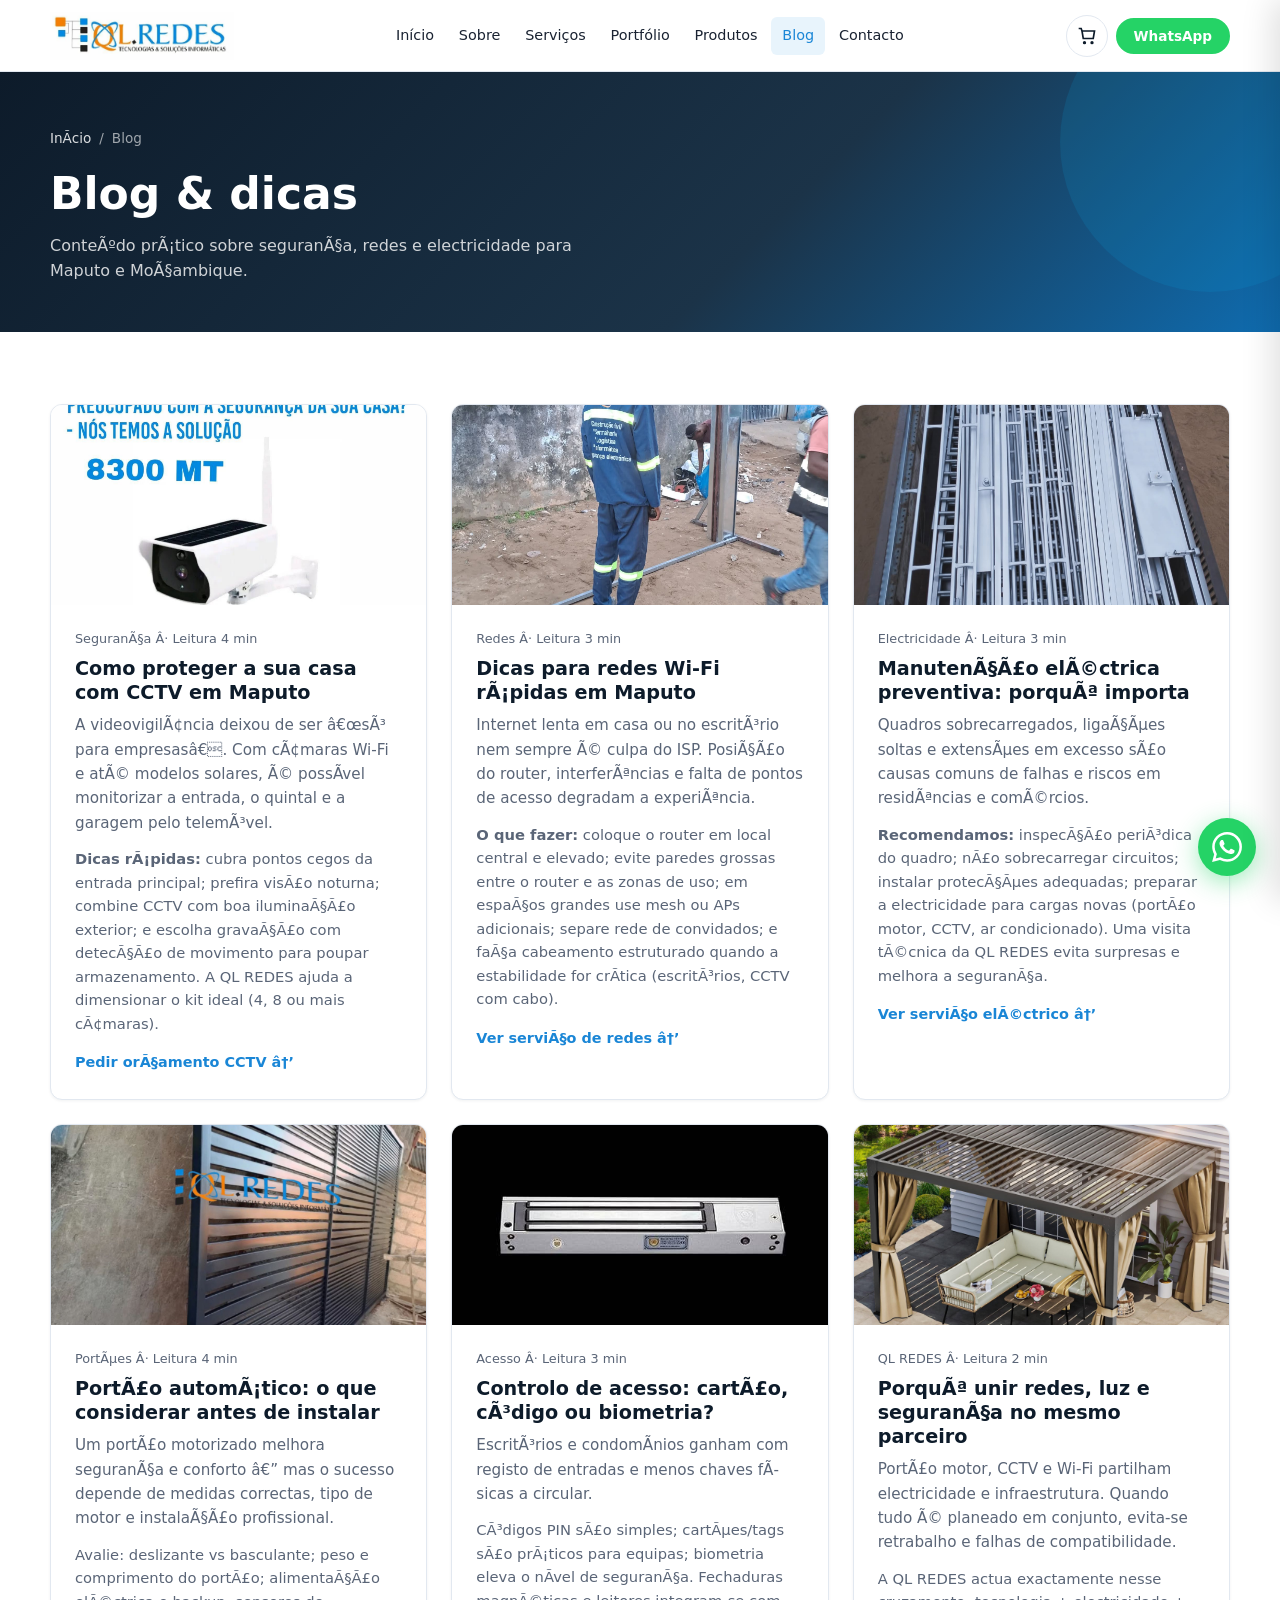
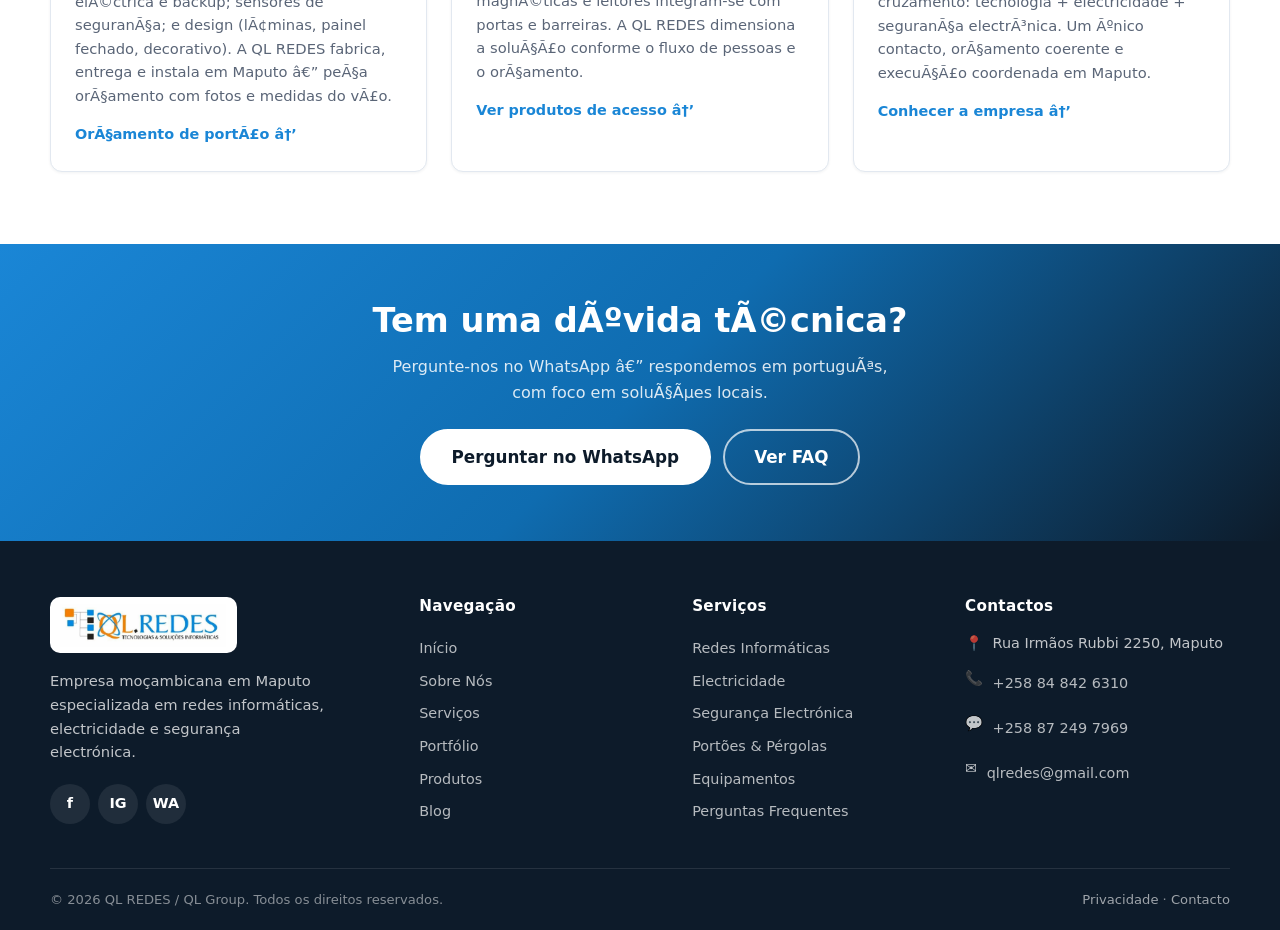
==== commit 20ea9798: "Replace logo with official QL REDES brand image and match colors" ====
--- a/blog.html
+++ b/blog.html
@@ -1,13 +1,13 @@
-<!DOCTYPE html>
+﻿<!DOCTYPE html>
 <html lang="pt">
 <head>
   <meta charset="UTF-8">
   <meta name="viewport" content="width=device-width, initial-scale=1.0">
-  <title>Blog | Dicas de Segurança, Redes e Electricidade — QL REDES</title>
-  <meta name="description" content="Artigos e dicas da QL REDES: CCTV em casa, Wi-Fi em Maputo, manutenção eléctrica e portões automáticos. Conteúdo em português para Moçambique.">
-  <meta name="keywords" content="CCTV Maputo, dicas Wi-Fi Maputo, segurança electrónica Moçambique, manutenção eléctrica">
+  <title>Blog | Dicas de SeguranÃ§a, Redes e Electricidade â€” QL REDES</title>
+  <meta name="description" content="Artigos e dicas da QL REDES: CCTV em casa, Wi-Fi em Maputo, manutenÃ§Ã£o elÃ©ctrica e portÃµes automÃ¡ticos. ConteÃºdo em portuguÃªs para MoÃ§ambique.">
+  <meta name="keywords" content="CCTV Maputo, dicas Wi-Fi Maputo, seguranÃ§a electrÃ³nica MoÃ§ambique, manutenÃ§Ã£o elÃ©ctrica">
   <link rel="stylesheet" href="assets/css/style.css">
-  <link rel="icon" href="data:image/svg+xml,<svg xmlns='http://www.w3.org/2000/svg' viewBox='0 0 48 48'><rect width='48' height='48' rx='12' fill='%230B1F3A'/><circle cx='24' cy='24' r='8' stroke='%230B9ED9' stroke-width='3'/><circle cx='24' cy='24' r='3' fill='%230B9ED9'/></svg>">
+  <link rel="icon" href="assets/images/logo.png">
 </head>
 <body>
   <header class="site-header" id="site-header"></header>
@@ -16,10 +16,10 @@
     <section class="page-hero">
       <div class="container">
         <div class="breadcrumb">
-          <a href="index.html">Início</a> <span>/</span> <span>Blog</span>
+          <a href="index.html">InÃ­cio</a> <span>/</span> <span>Blog</span>
         </div>
         <h1>Blog &amp; dicas</h1>
-        <p>Conteúdo prático sobre segurança, redes e electricidade para Maputo e Moçambique.</p>
+        <p>ConteÃºdo prÃ¡tico sobre seguranÃ§a, redes e electricidade para Maputo e MoÃ§ambique.</p>
       </div>
     </section>
 
@@ -31,18 +31,18 @@
               <img src="assets/images/440984849_836565345161614_2712887158395915178_n.jpg" alt="CCTV residencial" loading="lazy">
             </div>
             <div class="card-body">
-              <div class="blog-meta">Segurança · Leitura 4 min</div>
+              <div class="blog-meta">SeguranÃ§a Â· Leitura 4 min</div>
               <h3>Como proteger a sua casa com CCTV em Maputo</h3>
               <p>
-                A videovigilância deixou de ser “só para empresas”. Com câmaras Wi-Fi e até modelos solares,
-                é possível monitorizar a entrada, o quintal e a garagem pelo telemóvel.
+                A videovigilÃ¢ncia deixou de ser â€œsÃ³ para empresasâ€. Com cÃ¢maras Wi-Fi e atÃ© modelos solares,
+                Ã© possÃ­vel monitorizar a entrada, o quintal e a garagem pelo telemÃ³vel.
               </p>
               <p style="color:var(--text-muted);font-size:0.92rem;margin-top:0.75rem">
-                <strong>Dicas rápidas:</strong> cubra pontos cegos da entrada principal; prefira visão noturna;
-                combine CCTV com boa iluminação exterior; e escolha gravação com detecção de movimento para
-                poupar armazenamento. A QL REDES ajuda a dimensionar o kit ideal (4, 8 ou mais câmaras).
+                <strong>Dicas rÃ¡pidas:</strong> cubra pontos cegos da entrada principal; prefira visÃ£o noturna;
+                combine CCTV com boa iluminaÃ§Ã£o exterior; e escolha gravaÃ§Ã£o com detecÃ§Ã£o de movimento para
+                poupar armazenamento. A QL REDES ajuda a dimensionar o kit ideal (4, 8 ou mais cÃ¢maras).
               </p>
-              <a href="https://wa.me/258848426310?text=Ol%C3%A1!%20Li%20o%20artigo%20sobre%20CCTV%20e%20quero%20or%C3%A7amento." class="card-link" target="_blank" rel="noopener">Pedir orçamento CCTV →</a>
+              <a href="https://wa.me/258848426310?text=Ol%C3%A1!%20Li%20o%20artigo%20sobre%20CCTV%20e%20quero%20or%C3%A7amento." class="card-link" target="_blank" rel="noopener">Pedir orÃ§amento CCTV â†’</a>
             </div>
           </article>
 
@@ -51,58 +51,58 @@
               <img src="assets/images/488415479_17893244067207634_6754080003431670941_n.jpg" alt="Rede Wi-Fi" loading="lazy">
             </div>
             <div class="card-body">
-              <div class="blog-meta">Redes · Leitura 3 min</div>
-              <h3>Dicas para redes Wi-Fi rápidas em Maputo</h3>
+              <div class="blog-meta">Redes Â· Leitura 3 min</div>
+              <h3>Dicas para redes Wi-Fi rÃ¡pidas em Maputo</h3>
               <p>
-                Internet lenta em casa ou no escritório nem sempre é culpa do ISP. Posição do router,
-                interferências e falta de pontos de acesso degradam a experiência.
+                Internet lenta em casa ou no escritÃ³rio nem sempre Ã© culpa do ISP. PosiÃ§Ã£o do router,
+                interferÃªncias e falta de pontos de acesso degradam a experiÃªncia.
               </p>
               <p style="color:var(--text-muted);font-size:0.92rem;margin-top:0.75rem">
                 <strong>O que fazer:</strong> coloque o router em local central e elevado; evite paredes grossas
-                entre o router e as zonas de uso; em espaços grandes use mesh ou APs adicionais; separe rede
-                de convidados; e faça cabeamento estruturado quando a estabilidade for crítica (escritórios, CCTV com cabo).
+                entre o router e as zonas de uso; em espaÃ§os grandes use mesh ou APs adicionais; separe rede
+                de convidados; e faÃ§a cabeamento estruturado quando a estabilidade for crÃ­tica (escritÃ³rios, CCTV com cabo).
               </p>
-              <a href="servicos.html#redes" class="card-link">Ver serviço de redes →</a>
+              <a href="servicos.html#redes" class="card-link">Ver serviÃ§o de redes â†’</a>
             </div>
           </article>
 
           <article class="card blog-card" id="manutencao-electrica">
             <div class="card-img">
-              <img src="assets/images/465740896_17874100107207634_5495886275657190308_n.jpg" alt="Manutenção eléctrica" loading="lazy">
+              <img src="assets/images/465740896_17874100107207634_5495886275657190308_n.jpg" alt="ManutenÃ§Ã£o elÃ©ctrica" loading="lazy">
             </div>
             <div class="card-body">
-              <div class="blog-meta">Electricidade · Leitura 3 min</div>
-              <h3>Manutenção eléctrica preventiva: porquê importa</h3>
+              <div class="blog-meta">Electricidade Â· Leitura 3 min</div>
+              <h3>ManutenÃ§Ã£o elÃ©ctrica preventiva: porquÃª importa</h3>
               <p>
-                Quadros sobrecarregados, ligações soltas e extensões em excesso são causas comuns de
-                falhas e riscos em residências e comércios.
+                Quadros sobrecarregados, ligaÃ§Ãµes soltas e extensÃµes em excesso sÃ£o causas comuns de
+                falhas e riscos em residÃªncias e comÃ©rcios.
               </p>
               <p style="color:var(--text-muted);font-size:0.92rem;margin-top:0.75rem">
-                <strong>Recomendamos:</strong> inspecção periódica do quadro; não sobrecarregar circuitos;
-                instalar protecções adequadas; preparar a electricidade para cargas novas (portão motor,
-                CCTV, ar condicionado). Uma visita técnica da QL REDES evita surpresas e melhora a segurança.
+                <strong>Recomendamos:</strong> inspecÃ§Ã£o periÃ³dica do quadro; nÃ£o sobrecarregar circuitos;
+                instalar protecÃ§Ãµes adequadas; preparar a electricidade para cargas novas (portÃ£o motor,
+                CCTV, ar condicionado). Uma visita tÃ©cnica da QL REDES evita surpresas e melhora a seguranÃ§a.
               </p>
-              <a href="servicos.html#electricidade" class="card-link">Ver serviço eléctrico →</a>
+              <a href="servicos.html#electricidade" class="card-link">Ver serviÃ§o elÃ©ctrico â†’</a>
             </div>
           </article>
 
           <article class="card blog-card" id="portao-automatico">
             <div class="card-img">
-              <img src="assets/images/download%20(1).png" alt="Portão automático" loading="lazy">
+              <img src="assets/images/download%20(1).png" alt="PortÃ£o automÃ¡tico" loading="lazy">
             </div>
             <div class="card-body">
-              <div class="blog-meta">Portões · Leitura 4 min</div>
-              <h3>Portão automático: o que considerar antes de instalar</h3>
+              <div class="blog-meta">PortÃµes Â· Leitura 4 min</div>
+              <h3>PortÃ£o automÃ¡tico: o que considerar antes de instalar</h3>
               <p>
-                Um portão motorizado melhora segurança e conforto — mas o sucesso depende de medidas correctas,
-                tipo de motor e instalação profissional.
+                Um portÃ£o motorizado melhora seguranÃ§a e conforto â€” mas o sucesso depende de medidas correctas,
+                tipo de motor e instalaÃ§Ã£o profissional.
               </p>
               <p style="color:var(--text-muted);font-size:0.92rem;margin-top:0.75rem">
-                Avalie: deslizante vs basculante; peso e comprimento do portão; alimentação eléctrica e backup;
-                sensores de segurança; e design (lâminas, painel fechado, decorativo). A QL REDES fabrica,
-                entrega e instala em Maputo — peça orçamento com fotos e medidas do vão.
+                Avalie: deslizante vs basculante; peso e comprimento do portÃ£o; alimentaÃ§Ã£o elÃ©ctrica e backup;
+                sensores de seguranÃ§a; e design (lÃ¢minas, painel fechado, decorativo). A QL REDES fabrica,
+                entrega e instala em Maputo â€” peÃ§a orÃ§amento com fotos e medidas do vÃ£o.
               </p>
-              <a href="https://wa.me/258848426310?text=Ol%C3%A1!%20Quero%20or%C3%A7amento%20de%20port%C3%A3o%20autom%C3%A1tico." class="card-link" target="_blank" rel="noopener">Orçamento de portão →</a>
+              <a href="https://wa.me/258848426310?text=Ol%C3%A1!%20Quero%20or%C3%A7amento%20de%20port%C3%A3o%20autom%C3%A1tico." class="card-link" target="_blank" rel="noopener">OrÃ§amento de portÃ£o â†’</a>
             </div>
           </article>
 
@@ -111,36 +111,36 @@
               <img src="assets/images/488255805_1067932538691559_5812239850081575222_n.jpg" alt="Controlo de acesso" loading="lazy">
             </div>
             <div class="card-body">
-              <div class="blog-meta">Acesso · Leitura 3 min</div>
-              <h3>Controlo de acesso: cartão, código ou biometria?</h3>
+              <div class="blog-meta">Acesso Â· Leitura 3 min</div>
+              <h3>Controlo de acesso: cartÃ£o, cÃ³digo ou biometria?</h3>
               <p>
-                Escritórios e condomínios ganham com registo de entradas e menos chaves físicas a circular.
+                EscritÃ³rios e condomÃ­nios ganham com registo de entradas e menos chaves fÃ­sicas a circular.
               </p>
               <p style="color:var(--text-muted);font-size:0.92rem;margin-top:0.75rem">
-                Códigos PIN são simples; cartões/tags são práticos para equipas; biometria eleva o nível
-                de segurança. Fechaduras magnéticas e leitores integram-se com portas e barreiras.
-                A QL REDES dimensiona a solução conforme o fluxo de pessoas e o orçamento.
+                CÃ³digos PIN sÃ£o simples; cartÃµes/tags sÃ£o prÃ¡ticos para equipas; biometria eleva o nÃ­vel
+                de seguranÃ§a. Fechaduras magnÃ©ticas e leitores integram-se com portas e barreiras.
+                A QL REDES dimensiona a soluÃ§Ã£o conforme o fluxo de pessoas e o orÃ§amento.
               </p>
-              <a href="produtos.html" class="card-link">Ver produtos de acesso →</a>
+              <a href="produtos.html" class="card-link">Ver produtos de acesso â†’</a>
             </div>
           </article>
 
           <article class="card blog-card" id="solucoes-integradas">
             <div class="card-img">
-              <img src="assets/images/675813361_1370522625099214_4137454648823396842_n.jpg" alt="Soluções integradas" loading="lazy">
+              <img src="assets/images/675813361_1370522625099214_4137454648823396842_n.jpg" alt="SoluÃ§Ãµes integradas" loading="lazy">
             </div>
             <div class="card-body">
-              <div class="blog-meta">QL REDES · Leitura 2 min</div>
-              <h3>Porquê unir redes, luz e segurança no mesmo parceiro</h3>
+              <div class="blog-meta">QL REDES Â· Leitura 2 min</div>
+              <h3>PorquÃª unir redes, luz e seguranÃ§a no mesmo parceiro</h3>
               <p>
-                Portão motor, CCTV e Wi-Fi partilham electricidade e infraestrutura. Quando tudo é planeado
+                PortÃ£o motor, CCTV e Wi-Fi partilham electricidade e infraestrutura. Quando tudo Ã© planeado
                 em conjunto, evita-se retrabalho e falhas de compatibilidade.
               </p>
               <p style="color:var(--text-muted);font-size:0.92rem;margin-top:0.75rem">
-                A QL REDES actua exactamente nesse cruzamento: tecnologia + electricidade + segurança electrónica.
-                Um único contacto, orçamento coerente e execução coordenada em Maputo.
+                A QL REDES actua exactamente nesse cruzamento: tecnologia + electricidade + seguranÃ§a electrÃ³nica.
+                Um Ãºnico contacto, orÃ§amento coerente e execuÃ§Ã£o coordenada em Maputo.
               </p>
-              <a href="sobre.html" class="card-link">Conhecer a empresa →</a>
+              <a href="sobre.html" class="card-link">Conhecer a empresa â†’</a>
             </div>
           </article>
         </div>
@@ -149,8 +149,8 @@
 
     <section class="cta-band">
       <div class="container">
-        <h2>Tem uma dúvida técnica?</h2>
-        <p>Pergunte-nos no WhatsApp — respondemos em português, com foco em soluções locais.</p>
+        <h2>Tem uma dÃºvida tÃ©cnica?</h2>
+        <p>Pergunte-nos no WhatsApp â€” respondemos em portuguÃªs, com foco em soluÃ§Ãµes locais.</p>
         <div class="actions">
           <a href="https://wa.me/258848426310?text=Ol%C3%A1%20QL%20REDES!%20Tenho%20uma%20d%C3%BAvida%20t%C3%A9cnica." class="btn btn-white btn-lg" target="_blank" rel="noopener">Perguntar no WhatsApp</a>
           <a href="faq.html" class="btn btn-outline-white btn-lg">Ver FAQ</a>
--- a/assets/css/style.css
+++ b/assets/css/style.css
@@ -3,18 +3,20 @@
    Cores: ciano / navy / preto (confiança + tech)
    ============================================ */
 :root {
-  --primary: #0b9ed9;
-  --primary-dark: #0878a8;
-  --primary-light: #e8f7fc;
-  --navy: #0b1f3a;
-  --navy-mid: #152d4a;
-  --navy-soft: #1e3a5f;
-  --accent: #f0a020;
+  /* Brand from official logo: blue + orange + black */
+  --primary: #1a86d6;
+  --primary-dark: #0f6cb0;
+  --primary-light: #e8f4fc;
+  --navy: #0d1b2a;
+  --navy-mid: #152536;
+  --navy-soft: #1b3348;
+  --accent: #e89b1e;
+  --accent-dark: #c47f0f;
   --text: #1a2332;
   --text-muted: #5a6577;
   --bg: #ffffff;
   --bg-soft: #f5f8fb;
-  --bg-dark: #0b1f3a;
+  --bg-dark: #0d1b2a;
   --border: #e2e8f0;
   --success: #10b981;
   --danger: #ef4444;
@@ -170,26 +172,28 @@
   gap: 0.65rem;
   color: var(--navy);
   flex-shrink: 0;
-}
-.logo:hover { color: var(--navy); }
-.logo-mark {
-  width: 42px;
-  height: 42px;
-  flex-shrink: 0;
-}
-.logo-text { display: flex; flex-direction: column; line-height: 1.1; }
-.logo-text strong {
-  font-size: 1.15rem;
-  font-weight: 800;
-  letter-spacing: -0.02em;
-}
-.logo-text strong span { color: var(--primary); }
-.logo-text small {
-  font-size: 0.62rem;
-  font-weight: 600;
-  color: var(--text-muted);
-  letter-spacing: 0.04em;
-  text-transform: uppercase;
+  max-width: min(100%, 240px);
+}
+.logo:hover { color: var(--navy); opacity: 0.92; }
+.logo-img {
+  display: block;
+  height: 48px;
+  width: auto;
+  max-width: 220px;
+  object-fit: contain;
+}
+.logo-img-footer {
+  height: 56px;
+  max-width: 240px;
+  background: #fff;
+  border-radius: 10px;
+  padding: 0.4rem 0.65rem;
+}
+.logo-footer {
+  max-width: 260px;
+}
+@media (max-width: 480px) {
+  .logo-img { height: 40px; max-width: 170px; }
 }
 .nav-desktop {
   display: none;
@@ -1133,8 +1137,6 @@
   .footer-grid { grid-template-columns: 1.4fr 1fr 1fr 1.1fr; }
 }
 .footer-brand .logo { margin-bottom: 1rem; }
-.footer-brand .logo-text strong { color: #fff; }
-.footer-brand .logo-text small { color: rgba(255,255,255,0.55); }
 .footer-brand p {
   font-size: 0.92rem;
   margin-bottom: 1.25rem;
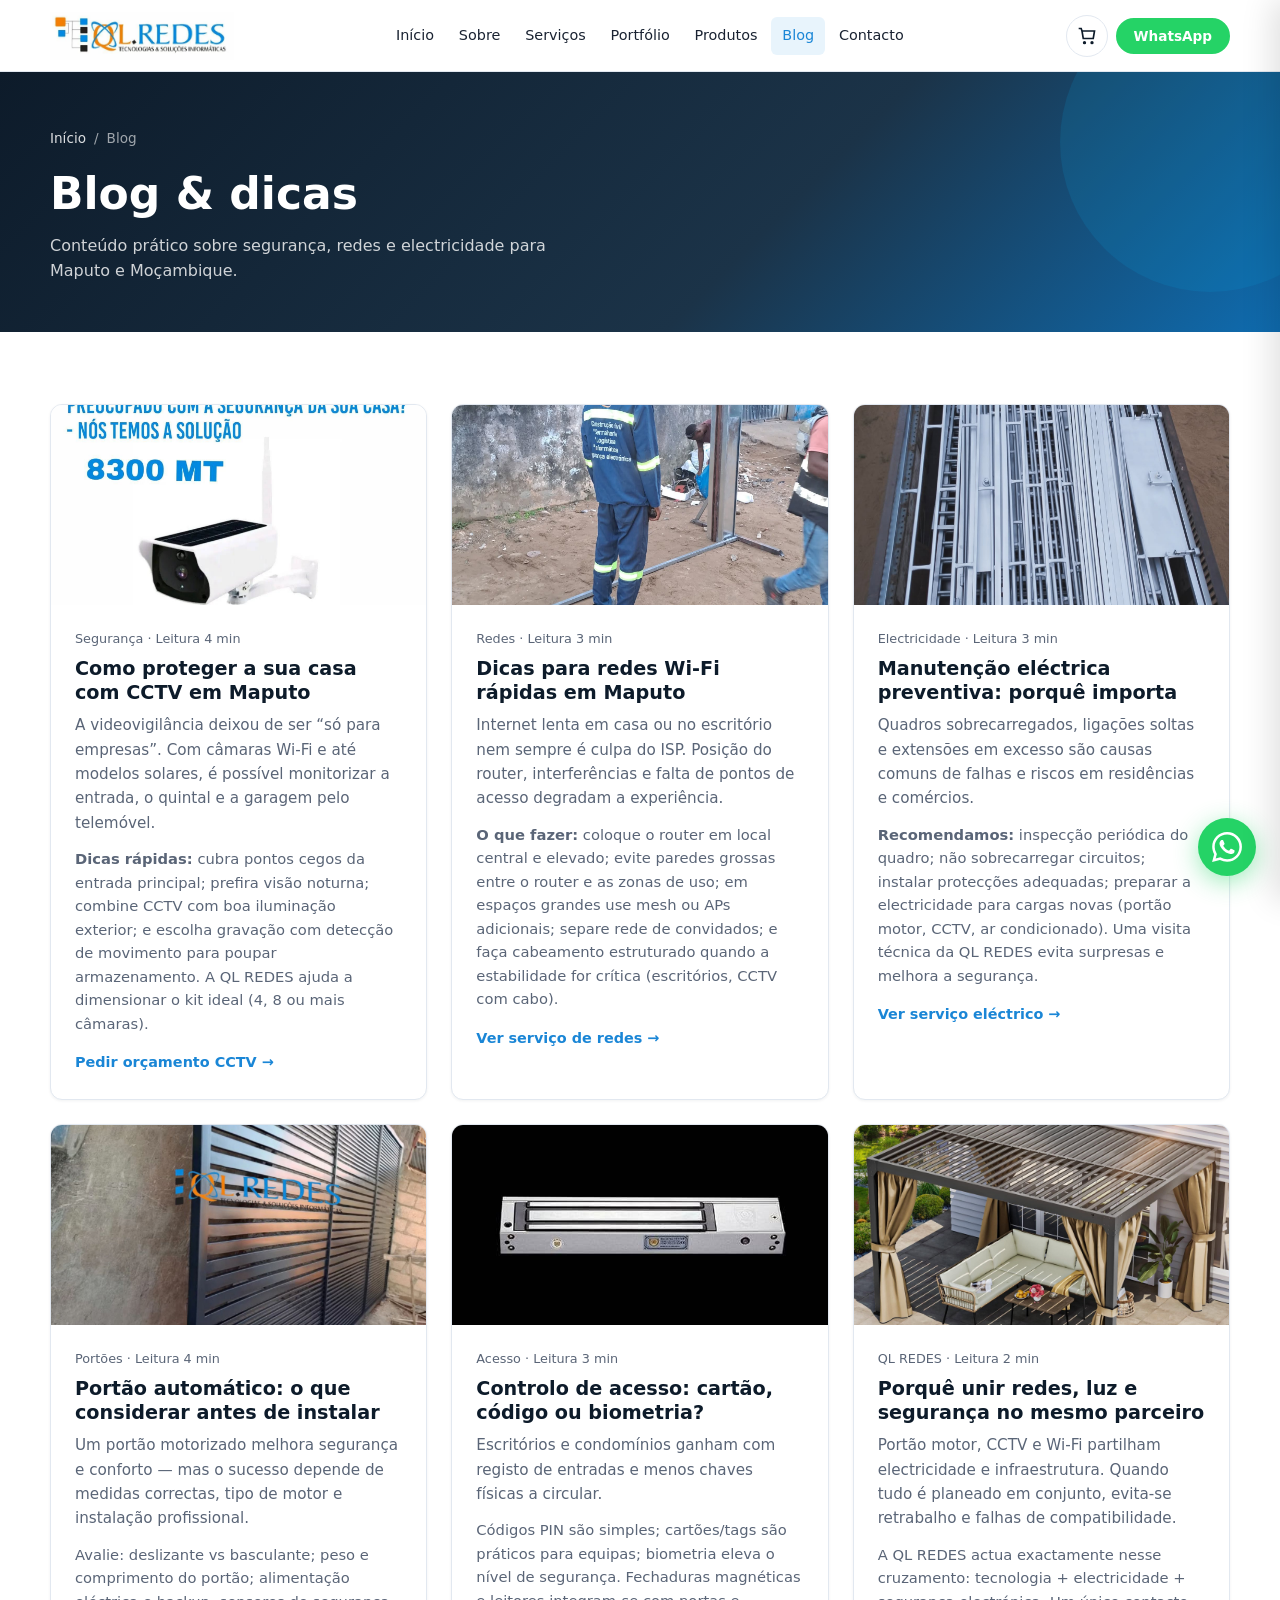
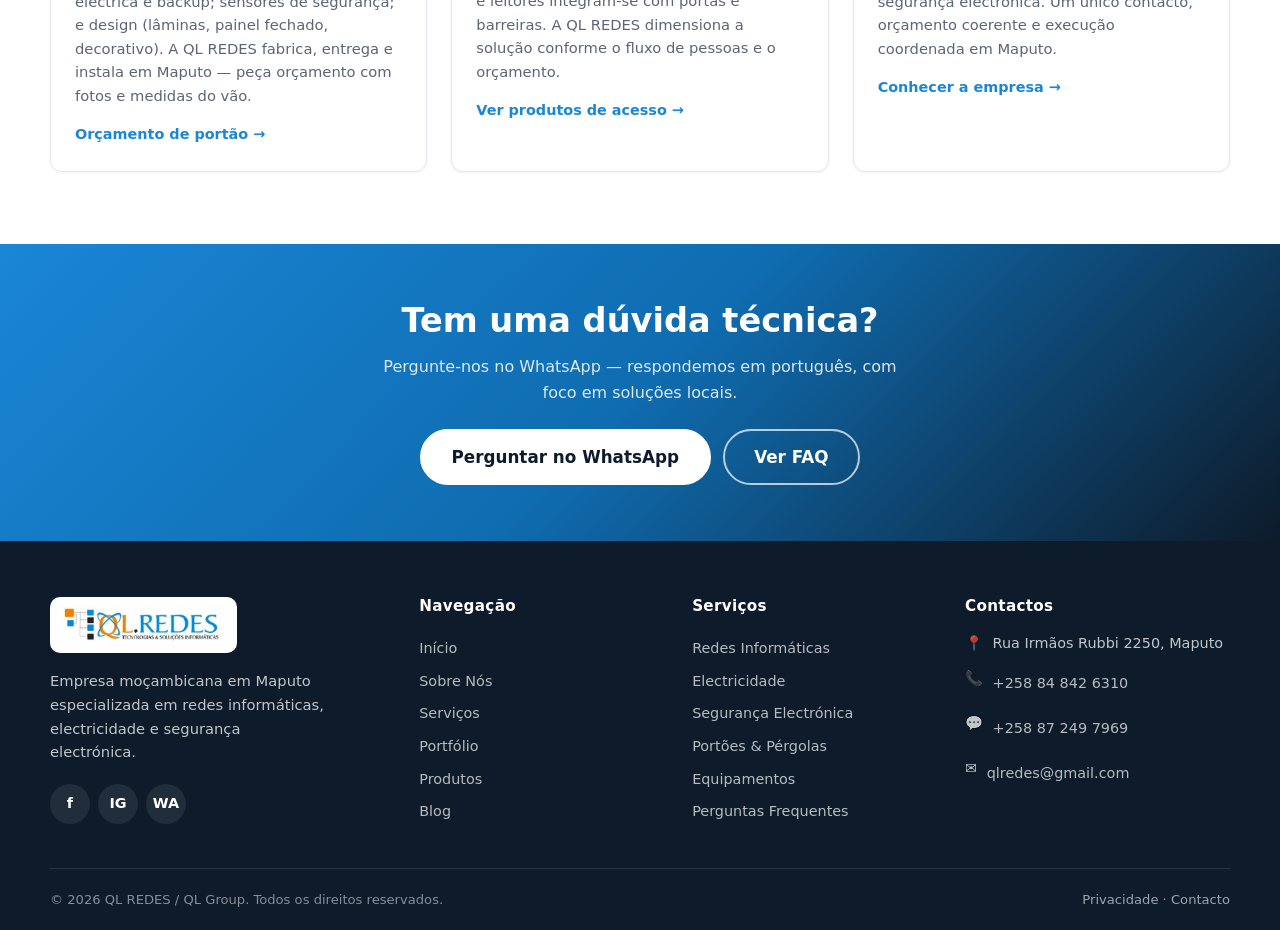
==== commit 69385cde: "Fix UTF-8 encoding for Portuguese accents in HTML pages" ====
--- a/blog.html
+++ b/blog.html
@@ -1,11 +1,11 @@
-﻿<!DOCTYPE html>
+<!DOCTYPE html>
 <html lang="pt">
 <head>
   <meta charset="UTF-8">
   <meta name="viewport" content="width=device-width, initial-scale=1.0">
-  <title>Blog | Dicas de SeguranÃ§a, Redes e Electricidade â€” QL REDES</title>
-  <meta name="description" content="Artigos e dicas da QL REDES: CCTV em casa, Wi-Fi em Maputo, manutenÃ§Ã£o elÃ©ctrica e portÃµes automÃ¡ticos. ConteÃºdo em portuguÃªs para MoÃ§ambique.">
-  <meta name="keywords" content="CCTV Maputo, dicas Wi-Fi Maputo, seguranÃ§a electrÃ³nica MoÃ§ambique, manutenÃ§Ã£o elÃ©ctrica">
+  <title>Blog | Dicas de Segurança, Redes e Electricidade — QL REDES</title>
+  <meta name="description" content="Artigos e dicas da QL REDES: CCTV em casa, Wi-Fi em Maputo, manutenção eléctrica e portões automáticos. Conteúdo em português para Moçambique.">
+  <meta name="keywords" content="CCTV Maputo, dicas Wi-Fi Maputo, segurança electrónica Moçambique, manutenção eléctrica">
   <link rel="stylesheet" href="assets/css/style.css">
   <link rel="icon" href="assets/images/logo.png">
 </head>
@@ -16,10 +16,10 @@
     <section class="page-hero">
       <div class="container">
         <div class="breadcrumb">
-          <a href="index.html">InÃ­cio</a> <span>/</span> <span>Blog</span>
+          <a href="index.html">Início</a> <span>/</span> <span>Blog</span>
         </div>
         <h1>Blog &amp; dicas</h1>
-        <p>ConteÃºdo prÃ¡tico sobre seguranÃ§a, redes e electricidade para Maputo e MoÃ§ambique.</p>
+        <p>Conteúdo prático sobre segurança, redes e electricidade para Maputo e Moçambique.</p>
       </div>
     </section>
 
@@ -31,18 +31,18 @@
               <img src="assets/images/440984849_836565345161614_2712887158395915178_n.jpg" alt="CCTV residencial" loading="lazy">
             </div>
             <div class="card-body">
-              <div class="blog-meta">SeguranÃ§a Â· Leitura 4 min</div>
+              <div class="blog-meta">Segurança · Leitura 4 min</div>
               <h3>Como proteger a sua casa com CCTV em Maputo</h3>
               <p>
-                A videovigilÃ¢ncia deixou de ser â€œsÃ³ para empresasâ€. Com cÃ¢maras Wi-Fi e atÃ© modelos solares,
-                Ã© possÃ­vel monitorizar a entrada, o quintal e a garagem pelo telemÃ³vel.
+                A videovigilância deixou de ser “só para empresas”. Com câmaras Wi-Fi e até modelos solares,
+                é possível monitorizar a entrada, o quintal e a garagem pelo telemóvel.
               </p>
               <p style="color:var(--text-muted);font-size:0.92rem;margin-top:0.75rem">
-                <strong>Dicas rÃ¡pidas:</strong> cubra pontos cegos da entrada principal; prefira visÃ£o noturna;
-                combine CCTV com boa iluminaÃ§Ã£o exterior; e escolha gravaÃ§Ã£o com detecÃ§Ã£o de movimento para
-                poupar armazenamento. A QL REDES ajuda a dimensionar o kit ideal (4, 8 ou mais cÃ¢maras).
+                <strong>Dicas rápidas:</strong> cubra pontos cegos da entrada principal; prefira visão noturna;
+                combine CCTV com boa iluminação exterior; e escolha gravação com detecção de movimento para
+                poupar armazenamento. A QL REDES ajuda a dimensionar o kit ideal (4, 8 ou mais câmaras).
               </p>
-              <a href="https://wa.me/258848426310?text=Ol%C3%A1!%20Li%20o%20artigo%20sobre%20CCTV%20e%20quero%20or%C3%A7amento." class="card-link" target="_blank" rel="noopener">Pedir orÃ§amento CCTV â†’</a>
+              <a href="https://wa.me/258848426310?text=Ol%C3%A1!%20Li%20o%20artigo%20sobre%20CCTV%20e%20quero%20or%C3%A7amento." class="card-link" target="_blank" rel="noopener">Pedir orçamento CCTV →</a>
             </div>
           </article>
 
@@ -51,58 +51,58 @@
               <img src="assets/images/488415479_17893244067207634_6754080003431670941_n.jpg" alt="Rede Wi-Fi" loading="lazy">
             </div>
             <div class="card-body">
-              <div class="blog-meta">Redes Â· Leitura 3 min</div>
-              <h3>Dicas para redes Wi-Fi rÃ¡pidas em Maputo</h3>
+              <div class="blog-meta">Redes · Leitura 3 min</div>
+              <h3>Dicas para redes Wi-Fi rápidas em Maputo</h3>
               <p>
-                Internet lenta em casa ou no escritÃ³rio nem sempre Ã© culpa do ISP. PosiÃ§Ã£o do router,
-                interferÃªncias e falta de pontos de acesso degradam a experiÃªncia.
+                Internet lenta em casa ou no escritório nem sempre é culpa do ISP. Posição do router,
+                interferências e falta de pontos de acesso degradam a experiência.
               </p>
               <p style="color:var(--text-muted);font-size:0.92rem;margin-top:0.75rem">
                 <strong>O que fazer:</strong> coloque o router em local central e elevado; evite paredes grossas
-                entre o router e as zonas de uso; em espaÃ§os grandes use mesh ou APs adicionais; separe rede
-                de convidados; e faÃ§a cabeamento estruturado quando a estabilidade for crÃ­tica (escritÃ³rios, CCTV com cabo).
+                entre o router e as zonas de uso; em espaços grandes use mesh ou APs adicionais; separe rede
+                de convidados; e faça cabeamento estruturado quando a estabilidade for crítica (escritórios, CCTV com cabo).
               </p>
-              <a href="servicos.html#redes" class="card-link">Ver serviÃ§o de redes â†’</a>
+              <a href="servicos.html#redes" class="card-link">Ver serviço de redes →</a>
             </div>
           </article>
 
           <article class="card blog-card" id="manutencao-electrica">
             <div class="card-img">
-              <img src="assets/images/465740896_17874100107207634_5495886275657190308_n.jpg" alt="ManutenÃ§Ã£o elÃ©ctrica" loading="lazy">
+              <img src="assets/images/465740896_17874100107207634_5495886275657190308_n.jpg" alt="Manutenção eléctrica" loading="lazy">
             </div>
             <div class="card-body">
-              <div class="blog-meta">Electricidade Â· Leitura 3 min</div>
-              <h3>ManutenÃ§Ã£o elÃ©ctrica preventiva: porquÃª importa</h3>
+              <div class="blog-meta">Electricidade · Leitura 3 min</div>
+              <h3>Manutenção eléctrica preventiva: porquê importa</h3>
               <p>
-                Quadros sobrecarregados, ligaÃ§Ãµes soltas e extensÃµes em excesso sÃ£o causas comuns de
-                falhas e riscos em residÃªncias e comÃ©rcios.
+                Quadros sobrecarregados, ligações soltas e extensões em excesso são causas comuns de
+                falhas e riscos em residências e comércios.
               </p>
               <p style="color:var(--text-muted);font-size:0.92rem;margin-top:0.75rem">
-                <strong>Recomendamos:</strong> inspecÃ§Ã£o periÃ³dica do quadro; nÃ£o sobrecarregar circuitos;
-                instalar protecÃ§Ãµes adequadas; preparar a electricidade para cargas novas (portÃ£o motor,
-                CCTV, ar condicionado). Uma visita tÃ©cnica da QL REDES evita surpresas e melhora a seguranÃ§a.
+                <strong>Recomendamos:</strong> inspecção periódica do quadro; não sobrecarregar circuitos;
+                instalar protecções adequadas; preparar a electricidade para cargas novas (portão motor,
+                CCTV, ar condicionado). Uma visita técnica da QL REDES evita surpresas e melhora a segurança.
               </p>
-              <a href="servicos.html#electricidade" class="card-link">Ver serviÃ§o elÃ©ctrico â†’</a>
+              <a href="servicos.html#electricidade" class="card-link">Ver serviço eléctrico →</a>
             </div>
           </article>
 
           <article class="card blog-card" id="portao-automatico">
             <div class="card-img">
-              <img src="assets/images/download%20(1).png" alt="PortÃ£o automÃ¡tico" loading="lazy">
+              <img src="assets/images/download%20(1).png" alt="Portão automático" loading="lazy">
             </div>
             <div class="card-body">
-              <div class="blog-meta">PortÃµes Â· Leitura 4 min</div>
-              <h3>PortÃ£o automÃ¡tico: o que considerar antes de instalar</h3>
+              <div class="blog-meta">Portões · Leitura 4 min</div>
+              <h3>Portão automático: o que considerar antes de instalar</h3>
               <p>
-                Um portÃ£o motorizado melhora seguranÃ§a e conforto â€” mas o sucesso depende de medidas correctas,
-                tipo de motor e instalaÃ§Ã£o profissional.
+                Um portão motorizado melhora segurança e conforto — mas o sucesso depende de medidas correctas,
+                tipo de motor e instalação profissional.
               </p>
               <p style="color:var(--text-muted);font-size:0.92rem;margin-top:0.75rem">
-                Avalie: deslizante vs basculante; peso e comprimento do portÃ£o; alimentaÃ§Ã£o elÃ©ctrica e backup;
-                sensores de seguranÃ§a; e design (lÃ¢minas, painel fechado, decorativo). A QL REDES fabrica,
-                entrega e instala em Maputo â€” peÃ§a orÃ§amento com fotos e medidas do vÃ£o.
+                Avalie: deslizante vs basculante; peso e comprimento do portão; alimentação eléctrica e backup;
+                sensores de segurança; e design (lâminas, painel fechado, decorativo). A QL REDES fabrica,
+                entrega e instala em Maputo — peça orçamento com fotos e medidas do vão.
               </p>
-              <a href="https://wa.me/258848426310?text=Ol%C3%A1!%20Quero%20or%C3%A7amento%20de%20port%C3%A3o%20autom%C3%A1tico." class="card-link" target="_blank" rel="noopener">OrÃ§amento de portÃ£o â†’</a>
+              <a href="https://wa.me/258848426310?text=Ol%C3%A1!%20Quero%20or%C3%A7amento%20de%20port%C3%A3o%20autom%C3%A1tico." class="card-link" target="_blank" rel="noopener">Orçamento de portão →</a>
             </div>
           </article>
 
@@ -111,36 +111,36 @@
               <img src="assets/images/488255805_1067932538691559_5812239850081575222_n.jpg" alt="Controlo de acesso" loading="lazy">
             </div>
             <div class="card-body">
-              <div class="blog-meta">Acesso Â· Leitura 3 min</div>
-              <h3>Controlo de acesso: cartÃ£o, cÃ³digo ou biometria?</h3>
+              <div class="blog-meta">Acesso · Leitura 3 min</div>
+              <h3>Controlo de acesso: cartão, código ou biometria?</h3>
               <p>
-                EscritÃ³rios e condomÃ­nios ganham com registo de entradas e menos chaves fÃ­sicas a circular.
+                Escritórios e condomínios ganham com registo de entradas e menos chaves físicas a circular.
               </p>
               <p style="color:var(--text-muted);font-size:0.92rem;margin-top:0.75rem">
-                CÃ³digos PIN sÃ£o simples; cartÃµes/tags sÃ£o prÃ¡ticos para equipas; biometria eleva o nÃ­vel
-                de seguranÃ§a. Fechaduras magnÃ©ticas e leitores integram-se com portas e barreiras.
-                A QL REDES dimensiona a soluÃ§Ã£o conforme o fluxo de pessoas e o orÃ§amento.
+                Códigos PIN são simples; cartões/tags são práticos para equipas; biometria eleva o nível
+                de segurança. Fechaduras magnéticas e leitores integram-se com portas e barreiras.
+                A QL REDES dimensiona a solução conforme o fluxo de pessoas e o orçamento.
               </p>
-              <a href="produtos.html" class="card-link">Ver produtos de acesso â†’</a>
+              <a href="produtos.html" class="card-link">Ver produtos de acesso →</a>
             </div>
           </article>
 
           <article class="card blog-card" id="solucoes-integradas">
             <div class="card-img">
-              <img src="assets/images/675813361_1370522625099214_4137454648823396842_n.jpg" alt="SoluÃ§Ãµes integradas" loading="lazy">
+              <img src="assets/images/675813361_1370522625099214_4137454648823396842_n.jpg" alt="Soluções integradas" loading="lazy">
             </div>
             <div class="card-body">
-              <div class="blog-meta">QL REDES Â· Leitura 2 min</div>
-              <h3>PorquÃª unir redes, luz e seguranÃ§a no mesmo parceiro</h3>
+              <div class="blog-meta">QL REDES · Leitura 2 min</div>
+              <h3>Porquê unir redes, luz e segurança no mesmo parceiro</h3>
               <p>
-                PortÃ£o motor, CCTV e Wi-Fi partilham electricidade e infraestrutura. Quando tudo Ã© planeado
+                Portão motor, CCTV e Wi-Fi partilham electricidade e infraestrutura. Quando tudo é planeado
                 em conjunto, evita-se retrabalho e falhas de compatibilidade.
               </p>
               <p style="color:var(--text-muted);font-size:0.92rem;margin-top:0.75rem">
-                A QL REDES actua exactamente nesse cruzamento: tecnologia + electricidade + seguranÃ§a electrÃ³nica.
-                Um Ãºnico contacto, orÃ§amento coerente e execuÃ§Ã£o coordenada em Maputo.
+                A QL REDES actua exactamente nesse cruzamento: tecnologia + electricidade + segurança electrónica.
+                Um único contacto, orçamento coerente e execução coordenada em Maputo.
               </p>
-              <a href="sobre.html" class="card-link">Conhecer a empresa â†’</a>
+              <a href="sobre.html" class="card-link">Conhecer a empresa →</a>
             </div>
           </article>
         </div>
@@ -149,8 +149,8 @@
 
     <section class="cta-band">
       <div class="container">
-        <h2>Tem uma dÃºvida tÃ©cnica?</h2>
-        <p>Pergunte-nos no WhatsApp â€” respondemos em portuguÃªs, com foco em soluÃ§Ãµes locais.</p>
+        <h2>Tem uma dúvida técnica?</h2>
+        <p>Pergunte-nos no WhatsApp — respondemos em português, com foco em soluções locais.</p>
         <div class="actions">
           <a href="https://wa.me/258848426310?text=Ol%C3%A1%20QL%20REDES!%20Tenho%20uma%20d%C3%BAvida%20t%C3%A9cnica." class="btn btn-white btn-lg" target="_blank" rel="noopener">Perguntar no WhatsApp</a>
           <a href="faq.html" class="btn btn-outline-white btn-lg">Ver FAQ</a>
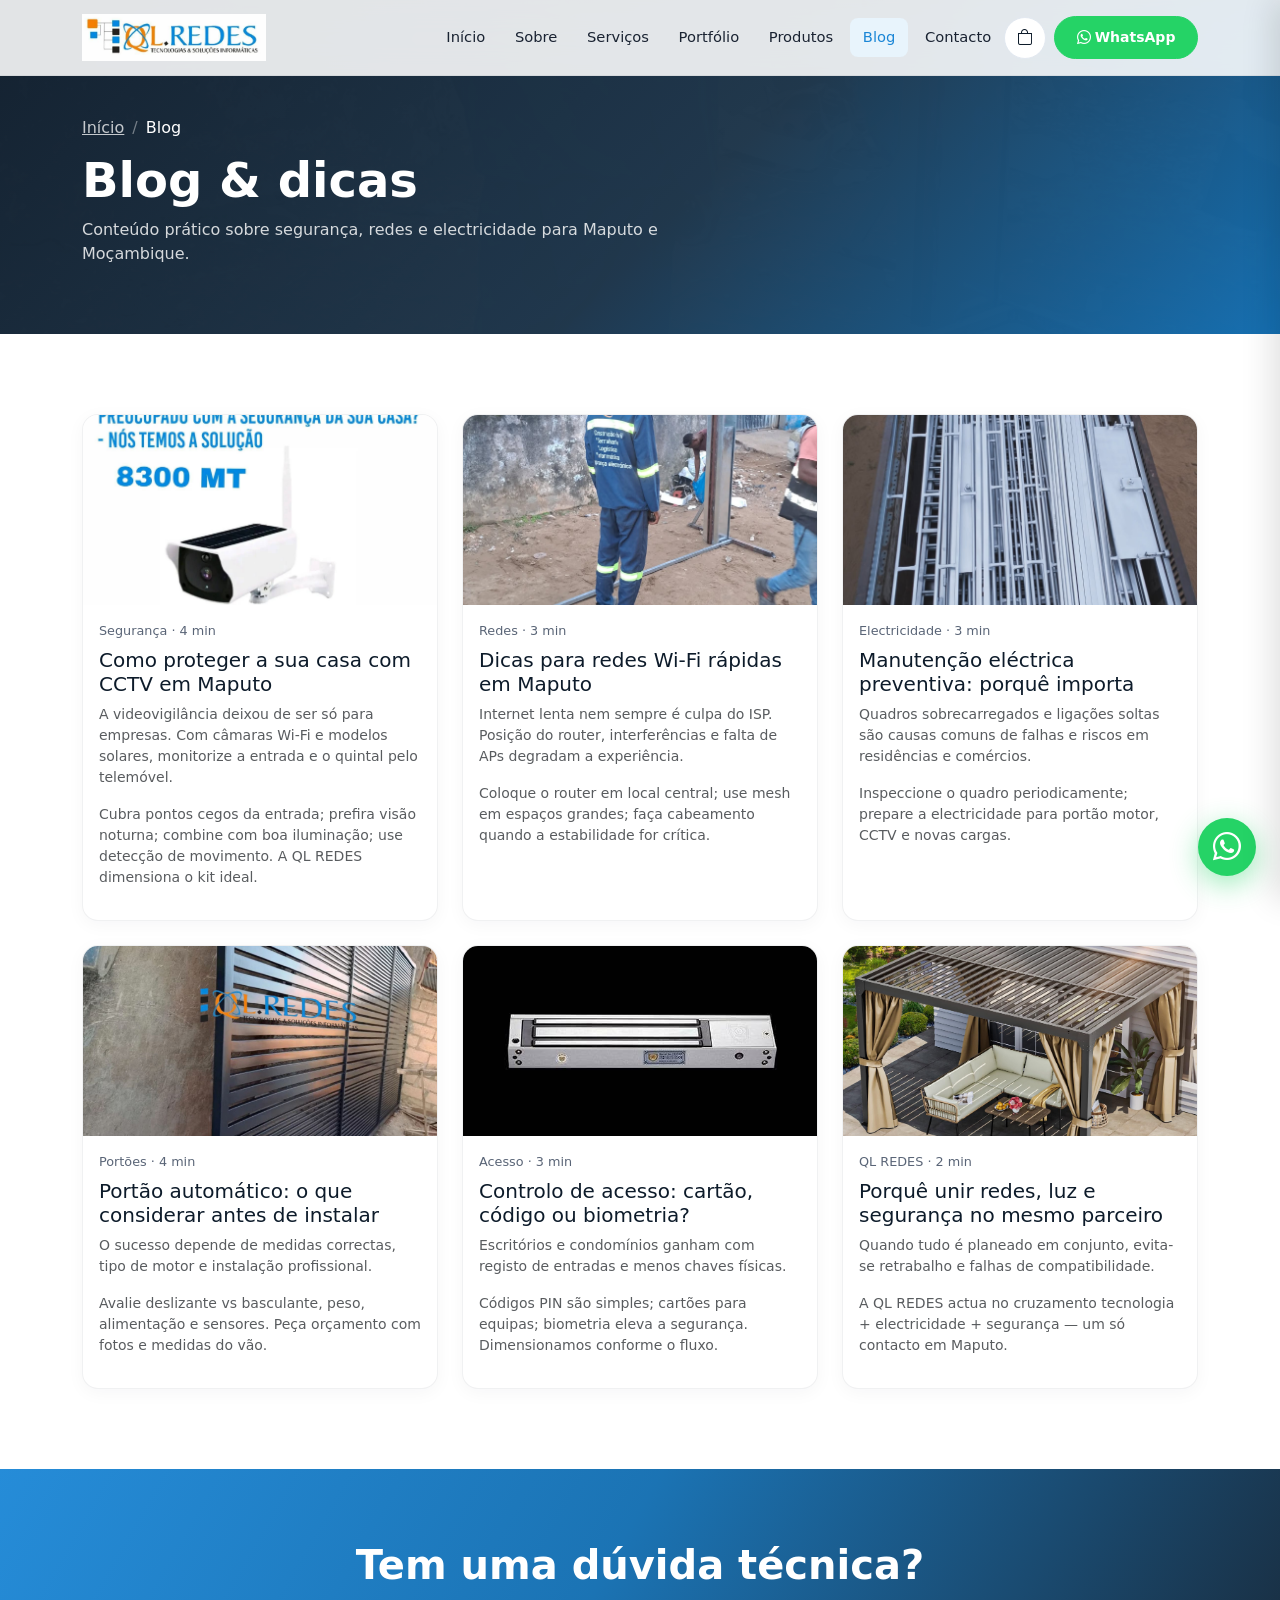
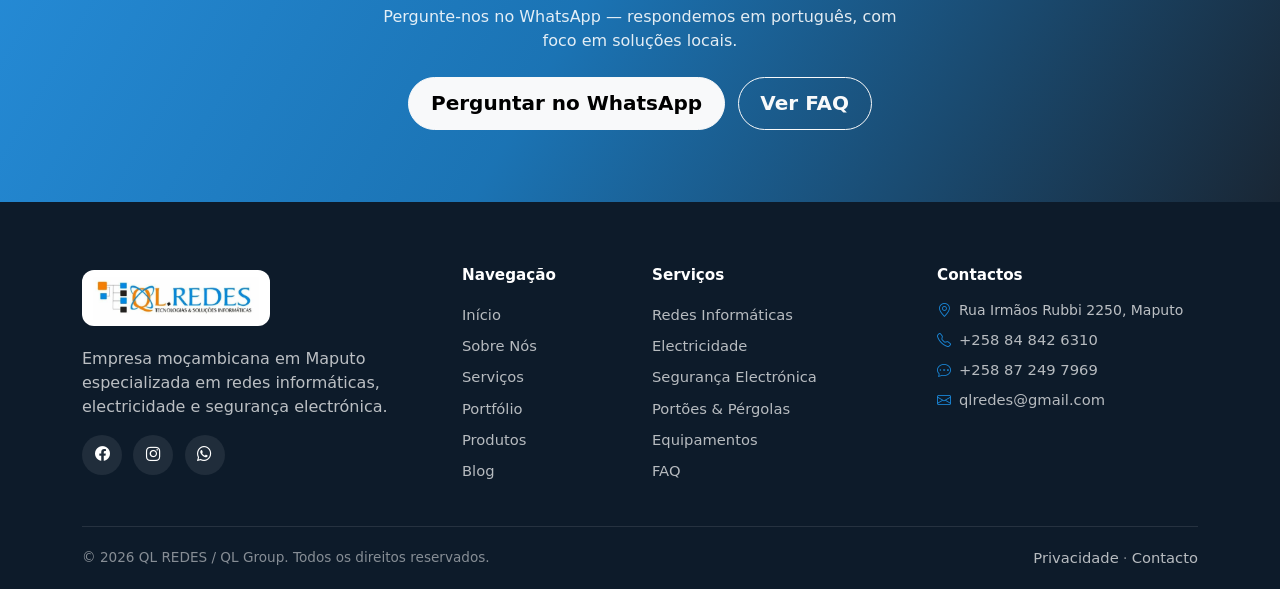
==== commit 7f6cf69b: "Modernize site with Bootstrap 5, parallax effects, and refreshed UI" ====
--- a/blog.html
+++ b/blog.html
@@ -4,162 +4,105 @@
   <meta charset="UTF-8">
   <meta name="viewport" content="width=device-width, initial-scale=1.0">
   <title>Blog | Dicas de Segurança, Redes e Electricidade — QL REDES</title>
-  <meta name="description" content="Artigos e dicas da QL REDES: CCTV em casa, Wi-Fi em Maputo, manutenção eléctrica e portões automáticos. Conteúdo em português para Moçambique.">
-  <meta name="keywords" content="CCTV Maputo, dicas Wi-Fi Maputo, segurança electrónica Moçambique, manutenção eléctrica">
+  <meta name="description" content="Artigos e dicas da QL REDES: CCTV, Wi-Fi em Maputo, manutenção eléctrica e portões automáticos.">
+  <link href="https://cdn.jsdelivr.net/npm/bootstrap@5.3.3/dist/css/bootstrap.min.css" rel="stylesheet" integrity="sha384-QWTKZyjpPEjISv5WaRU9OFeRpok6YctnYmDr5pNlyT2bRjXh0JMhjY6hW+ALEwIH" crossorigin="anonymous">
+  <link href="https://cdn.jsdelivr.net/npm/bootstrap-icons@1.11.3/font/bootstrap-icons.min.css" rel="stylesheet">
   <link rel="stylesheet" href="assets/css/style.css">
   <link rel="icon" href="assets/images/logo.png">
 </head>
 <body>
-  <header class="site-header" id="site-header"></header>
+  <header id="site-header"></header>
+  <main>
 
-  <main>
     <section class="page-hero">
+      <div class="parallax-bg" data-parallax="0.2" style="background-image:url('assets/images/488415479_17893244067207634_6754080003431670941_n.jpg')"></div>
+      <div class="parallax-overlay"></div>
       <div class="container">
-        <div class="breadcrumb">
-          <a href="index.html">Início</a> <span>/</span> <span>Blog</span>
-        </div>
-        <h1>Blog &amp; dicas</h1>
+        <nav aria-label="breadcrumb"><ol class="breadcrumb"><li class="breadcrumb-item"><a href="index.html">Início</a></li><li class="breadcrumb-item active">Blog</li></ol></nav>
+        <h1 class="display-5 fw-bold">Blog &amp; dicas</h1>
         <p>Conteúdo prático sobre segurança, redes e electricidade para Maputo e Moçambique.</p>
       </div>
     </section>
-
-    <section class="section">
-      <div class="container">
-        <div class="grid-3">
-          <article class="card blog-card" id="cctv-casa">
-            <div class="card-img">
-              <img src="assets/images/440984849_836565345161614_2712887158395915178_n.jpg" alt="CCTV residencial" loading="lazy">
-            </div>
-            <div class="card-body">
-              <div class="blog-meta">Segurança · Leitura 4 min</div>
-              <h3>Como proteger a sua casa com CCTV em Maputo</h3>
-              <p>
-                A videovigilância deixou de ser “só para empresas”. Com câmaras Wi-Fi e até modelos solares,
-                é possível monitorizar a entrada, o quintal e a garagem pelo telemóvel.
-              </p>
-              <p style="color:var(--text-muted);font-size:0.92rem;margin-top:0.75rem">
-                <strong>Dicas rápidas:</strong> cubra pontos cegos da entrada principal; prefira visão noturna;
-                combine CCTV com boa iluminação exterior; e escolha gravação com detecção de movimento para
-                poupar armazenamento. A QL REDES ajuda a dimensionar o kit ideal (4, 8 ou mais câmaras).
-              </p>
-              <a href="https://wa.me/258848426310?text=Ol%C3%A1!%20Li%20o%20artigo%20sobre%20CCTV%20e%20quero%20or%C3%A7amento." class="card-link" target="_blank" rel="noopener">Pedir orçamento CCTV →</a>
-            </div>
-          </article>
-
-          <article class="card blog-card" id="wifi-maputo">
-            <div class="card-img">
-              <img src="assets/images/488415479_17893244067207634_6754080003431670941_n.jpg" alt="Rede Wi-Fi" loading="lazy">
-            </div>
-            <div class="card-body">
-              <div class="blog-meta">Redes · Leitura 3 min</div>
-              <h3>Dicas para redes Wi-Fi rápidas em Maputo</h3>
-              <p>
-                Internet lenta em casa ou no escritório nem sempre é culpa do ISP. Posição do router,
-                interferências e falta de pontos de acesso degradam a experiência.
-              </p>
-              <p style="color:var(--text-muted);font-size:0.92rem;margin-top:0.75rem">
-                <strong>O que fazer:</strong> coloque o router em local central e elevado; evite paredes grossas
-                entre o router e as zonas de uso; em espaços grandes use mesh ou APs adicionais; separe rede
-                de convidados; e faça cabeamento estruturado quando a estabilidade for crítica (escritórios, CCTV com cabo).
-              </p>
-              <a href="servicos.html#redes" class="card-link">Ver serviço de redes →</a>
-            </div>
-          </article>
-
-          <article class="card blog-card" id="manutencao-electrica">
-            <div class="card-img">
-              <img src="assets/images/465740896_17874100107207634_5495886275657190308_n.jpg" alt="Manutenção eléctrica" loading="lazy">
-            </div>
-            <div class="card-body">
-              <div class="blog-meta">Electricidade · Leitura 3 min</div>
-              <h3>Manutenção eléctrica preventiva: porquê importa</h3>
-              <p>
-                Quadros sobrecarregados, ligações soltas e extensões em excesso são causas comuns de
-                falhas e riscos em residências e comércios.
-              </p>
-              <p style="color:var(--text-muted);font-size:0.92rem;margin-top:0.75rem">
-                <strong>Recomendamos:</strong> inspecção periódica do quadro; não sobrecarregar circuitos;
-                instalar protecções adequadas; preparar a electricidade para cargas novas (portão motor,
-                CCTV, ar condicionado). Uma visita técnica da QL REDES evita surpresas e melhora a segurança.
-              </p>
-              <a href="servicos.html#electricidade" class="card-link">Ver serviço eléctrico →</a>
-            </div>
-          </article>
-
-          <article class="card blog-card" id="portao-automatico">
-            <div class="card-img">
-              <img src="assets/images/download%20(1).png" alt="Portão automático" loading="lazy">
-            </div>
-            <div class="card-body">
-              <div class="blog-meta">Portões · Leitura 4 min</div>
-              <h3>Portão automático: o que considerar antes de instalar</h3>
-              <p>
-                Um portão motorizado melhora segurança e conforto — mas o sucesso depende de medidas correctas,
-                tipo de motor e instalação profissional.
-              </p>
-              <p style="color:var(--text-muted);font-size:0.92rem;margin-top:0.75rem">
-                Avalie: deslizante vs basculante; peso e comprimento do portão; alimentação eléctrica e backup;
-                sensores de segurança; e design (lâminas, painel fechado, decorativo). A QL REDES fabrica,
-                entrega e instala em Maputo — peça orçamento com fotos e medidas do vão.
-              </p>
-              <a href="https://wa.me/258848426310?text=Ol%C3%A1!%20Quero%20or%C3%A7amento%20de%20port%C3%A3o%20autom%C3%A1tico." class="card-link" target="_blank" rel="noopener">Orçamento de portão →</a>
-            </div>
-          </article>
-
-          <article class="card blog-card" id="controlo-acesso">
-            <div class="card-img">
-              <img src="assets/images/488255805_1067932538691559_5812239850081575222_n.jpg" alt="Controlo de acesso" loading="lazy">
-            </div>
-            <div class="card-body">
-              <div class="blog-meta">Acesso · Leitura 3 min</div>
-              <h3>Controlo de acesso: cartão, código ou biometria?</h3>
-              <p>
-                Escritórios e condomínios ganham com registo de entradas e menos chaves físicas a circular.
-              </p>
-              <p style="color:var(--text-muted);font-size:0.92rem;margin-top:0.75rem">
-                Códigos PIN são simples; cartões/tags são práticos para equipas; biometria eleva o nível
-                de segurança. Fechaduras magnéticas e leitores integram-se com portas e barreiras.
-                A QL REDES dimensiona a solução conforme o fluxo de pessoas e o orçamento.
-              </p>
-              <a href="produtos.html" class="card-link">Ver produtos de acesso →</a>
-            </div>
-          </article>
-
-          <article class="card blog-card" id="solucoes-integradas">
-            <div class="card-img">
-              <img src="assets/images/675813361_1370522625099214_4137454648823396842_n.jpg" alt="Soluções integradas" loading="lazy">
-            </div>
-            <div class="card-body">
-              <div class="blog-meta">QL REDES · Leitura 2 min</div>
-              <h3>Porquê unir redes, luz e segurança no mesmo parceiro</h3>
-              <p>
-                Portão motor, CCTV e Wi-Fi partilham electricidade e infraestrutura. Quando tudo é planeado
-                em conjunto, evita-se retrabalho e falhas de compatibilidade.
-              </p>
-              <p style="color:var(--text-muted);font-size:0.92rem;margin-top:0.75rem">
-                A QL REDES actua exactamente nesse cruzamento: tecnologia + electricidade + segurança electrónica.
-                Um único contacto, orçamento coerente e execução coordenada em Maputo.
-              </p>
-              <a href="sobre.html" class="card-link">Conhecer a empresa →</a>
-            </div>
-          </article>
-        </div>
+    <section class="section"><div class="container"><div class="row g-4">
+          <div class="col-md-6 col-lg-4 reveal reveal-delay-1">
+            <article class="card ql-card h-100" id="cctv-casa">
+              <div class="card-img-wrap"><img src="assets/images/440984849_836565345161614_2712887158395915178_n.jpg" class="card-img-top" alt="Como proteger a sua casa com CCTV em Maputo" loading="lazy"></div>
+              <div class="card-body">
+                <div class="blog-meta">Segurança · 4 min</div>
+                <h3 class="h5 text-navy">Como proteger a sua casa com CCTV em Maputo</h3>
+                <p class="text-muted small">A videovigilância deixou de ser só para empresas. Com câmaras Wi-Fi e modelos solares, monitorize a entrada e o quintal pelo telemóvel.</p>
+                <p class="text-muted small">Cubra pontos cegos da entrada; prefira visão noturna; combine com boa iluminação; use detecção de movimento. A QL REDES dimensiona o kit ideal.</p>
+              </div>
+            </article>
+          </div>
+          <div class="col-md-6 col-lg-4 reveal reveal-delay-2">
+            <article class="card ql-card h-100" id="wifi-maputo">
+              <div class="card-img-wrap"><img src="assets/images/488415479_17893244067207634_6754080003431670941_n.jpg" class="card-img-top" alt="Dicas para redes Wi-Fi rápidas em Maputo" loading="lazy"></div>
+              <div class="card-body">
+                <div class="blog-meta">Redes · 3 min</div>
+                <h3 class="h5 text-navy">Dicas para redes Wi-Fi rápidas em Maputo</h3>
+                <p class="text-muted small">Internet lenta nem sempre é culpa do ISP. Posição do router, interferências e falta de APs degradam a experiência.</p>
+                <p class="text-muted small">Coloque o router em local central; use mesh em espaços grandes; faça cabeamento quando a estabilidade for crítica.</p>
+              </div>
+            </article>
+          </div>
+          <div class="col-md-6 col-lg-4 reveal reveal-delay-3">
+            <article class="card ql-card h-100" id="manutencao-electrica">
+              <div class="card-img-wrap"><img src="assets/images/465740896_17874100107207634_5495886275657190308_n.jpg" class="card-img-top" alt="Manutenção eléctrica preventiva: porquê importa" loading="lazy"></div>
+              <div class="card-body">
+                <div class="blog-meta">Electricidade · 3 min</div>
+                <h3 class="h5 text-navy">Manutenção eléctrica preventiva: porquê importa</h3>
+                <p class="text-muted small">Quadros sobrecarregados e ligações soltas são causas comuns de falhas e riscos em residências e comércios.</p>
+                <p class="text-muted small">Inspeccione o quadro periodicamente; prepare a electricidade para portão motor, CCTV e novas cargas.</p>
+              </div>
+            </article>
+          </div>
+          <div class="col-md-6 col-lg-4 reveal reveal-delay-1">
+            <article class="card ql-card h-100" id="portao-automatico">
+              <div class="card-img-wrap"><img src="assets/images/download%20(1).png" class="card-img-top" alt="Portão automático: o que considerar antes de instalar" loading="lazy"></div>
+              <div class="card-body">
+                <div class="blog-meta">Portões · 4 min</div>
+                <h3 class="h5 text-navy">Portão automático: o que considerar antes de instalar</h3>
+                <p class="text-muted small">O sucesso depende de medidas correctas, tipo de motor e instalação profissional.</p>
+                <p class="text-muted small">Avalie deslizante vs basculante, peso, alimentação e sensores. Peça orçamento com fotos e medidas do vão.</p>
+              </div>
+            </article>
+          </div>
+          <div class="col-md-6 col-lg-4 reveal reveal-delay-2">
+            <article class="card ql-card h-100" id="controlo-acesso">
+              <div class="card-img-wrap"><img src="assets/images/488255805_1067932538691559_5812239850081575222_n.jpg" class="card-img-top" alt="Controlo de acesso: cartão, código ou biometria?" loading="lazy"></div>
+              <div class="card-body">
+                <div class="blog-meta">Acesso · 3 min</div>
+                <h3 class="h5 text-navy">Controlo de acesso: cartão, código ou biometria?</h3>
+                <p class="text-muted small">Escritórios e condomínios ganham com registo de entradas e menos chaves físicas.</p>
+                <p class="text-muted small">Códigos PIN são simples; cartões para equipas; biometria eleva a segurança. Dimensionamos conforme o fluxo.</p>
+              </div>
+            </article>
+          </div>
+          <div class="col-md-6 col-lg-4 reveal reveal-delay-3">
+            <article class="card ql-card h-100" id="solucoes-integradas">
+              <div class="card-img-wrap"><img src="assets/images/675813361_1370522625099214_4137454648823396842_n.jpg" class="card-img-top" alt="Porquê unir redes, luz e segurança no mesmo parceiro" loading="lazy"></div>
+              <div class="card-body">
+                <div class="blog-meta">QL REDES · 2 min</div>
+                <h3 class="h5 text-navy">Porquê unir redes, luz e segurança no mesmo parceiro</h3>
+                <p class="text-muted small">Quando tudo é planeado em conjunto, evita-se retrabalho e falhas de compatibilidade.</p>
+                <p class="text-muted small">A QL REDES actua no cruzamento tecnologia + electricidade + segurança — um só contacto em Maputo.</p>
+              </div>
+            </article>
+          </div></div></div></section>
+    <section class="cta-band">
+      <div class="parallax-overlay"></div>
+      <div class="container reveal">
+        <h2 class="display-6 mb-3">Tem uma dúvida técnica?</h2>
+        <p class="mb-4">Pergunte-nos no WhatsApp — respondemos em português, com foco em soluções locais.</p>
+        <a href="https://wa.me/258848426310?text=Ol%C3%A1%20QL%20REDES!%20Gostaria%20de%20pedir%20um%20or%C3%A7amento%20gratuito." class="btn btn-light btn-lg me-2" target="_blank" rel="noopener">Perguntar no WhatsApp</a>
+        <a href="faq.html" class="btn btn-outline-light btn-lg">Ver FAQ</a>
       </div>
     </section>
 
-    <section class="cta-band">
-      <div class="container">
-        <h2>Tem uma dúvida técnica?</h2>
-        <p>Pergunte-nos no WhatsApp — respondemos em português, com foco em soluções locais.</p>
-        <div class="actions">
-          <a href="https://wa.me/258848426310?text=Ol%C3%A1%20QL%20REDES!%20Tenho%20uma%20d%C3%BAvida%20t%C3%A9cnica." class="btn btn-white btn-lg" target="_blank" rel="noopener">Perguntar no WhatsApp</a>
-          <a href="faq.html" class="btn btn-outline-white btn-lg">Ver FAQ</a>
-        </div>
-      </div>
-    </section>
   </main>
-
-  <footer class="site-footer" id="site-footer"></footer>
+  <footer id="site-footer"></footer>
+  <script src="https://cdn.jsdelivr.net/npm/bootstrap@5.3.3/dist/js/bootstrap.bundle.min.js" integrity="sha384-YvpcrYf0tY3lHB60NNkmXc5s9fDVZLESaAA55NDzOxhy9GkcIdslK1eN7N6jIeHz" crossorigin="anonymous"></script>
   <script src="assets/js/products.js"></script>
   <script src="assets/js/cart.js"></script>
   <script src="assets/js/main.js"></script>
